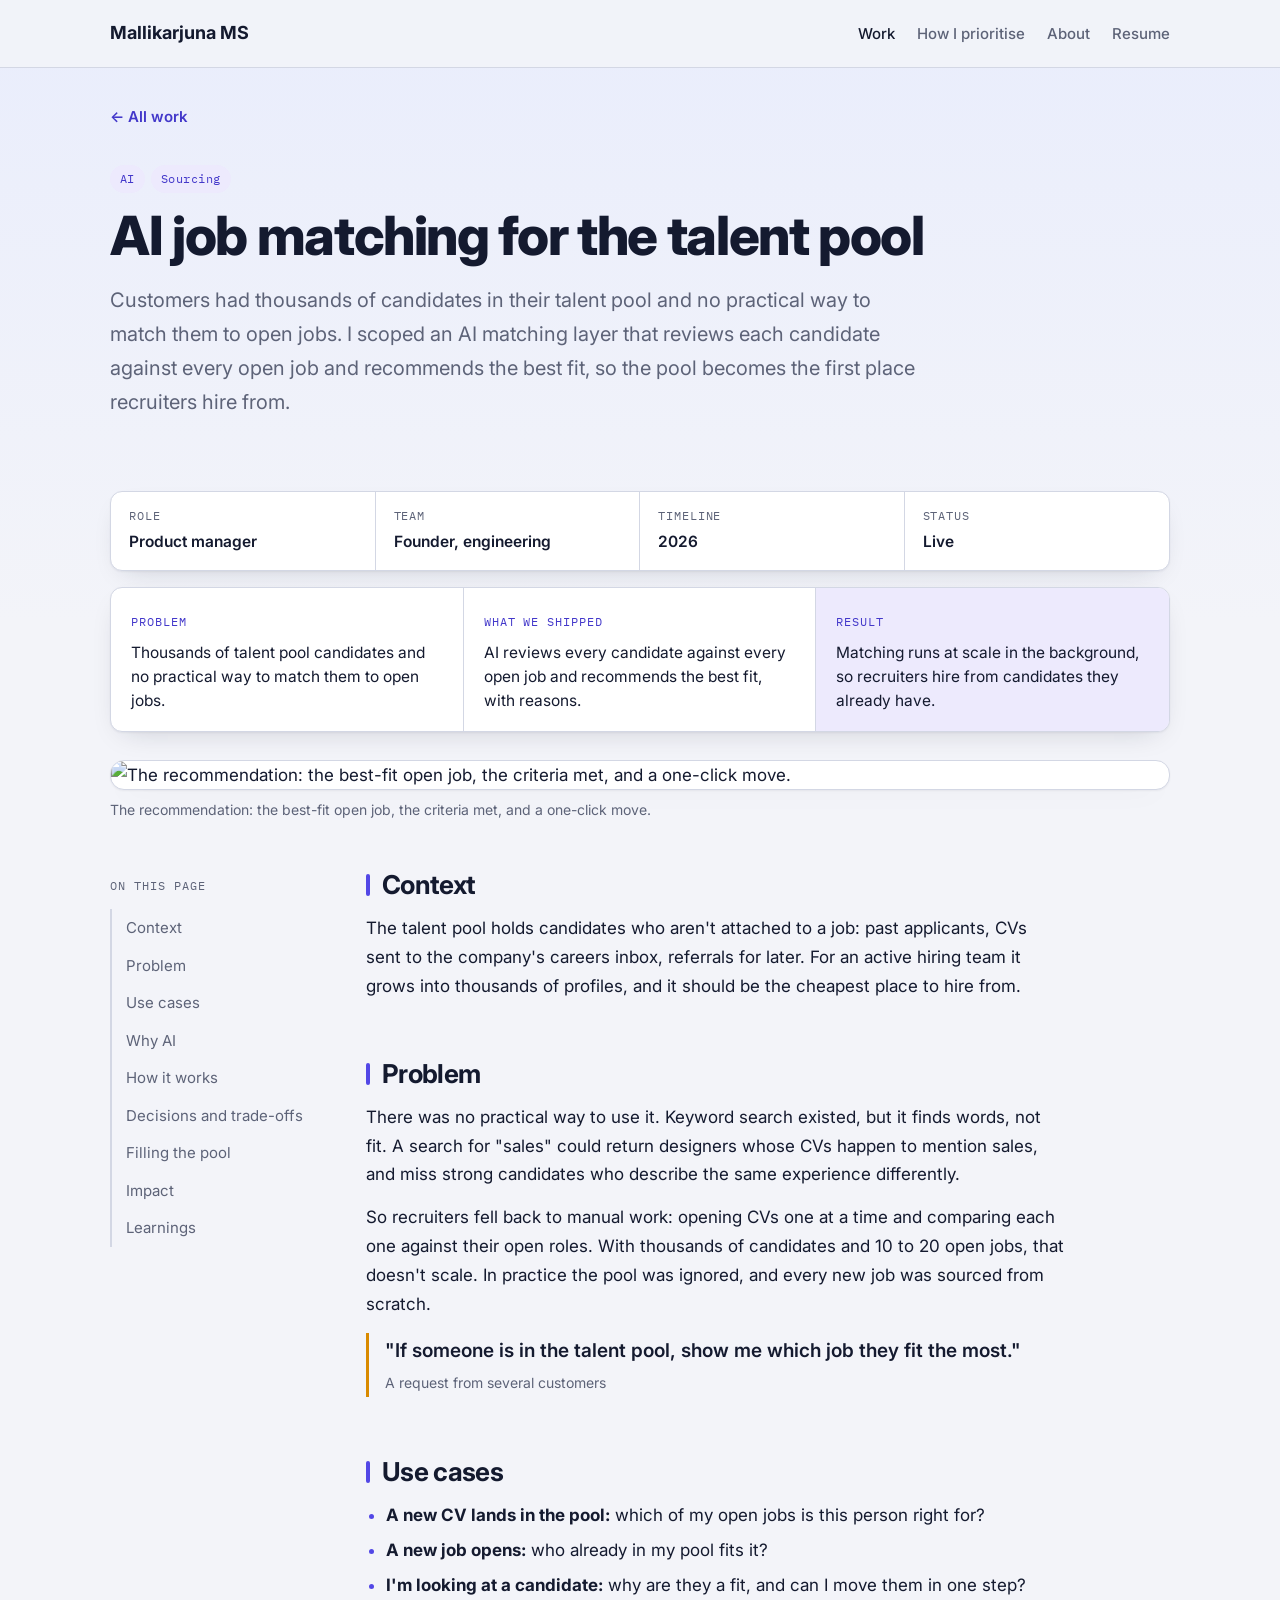
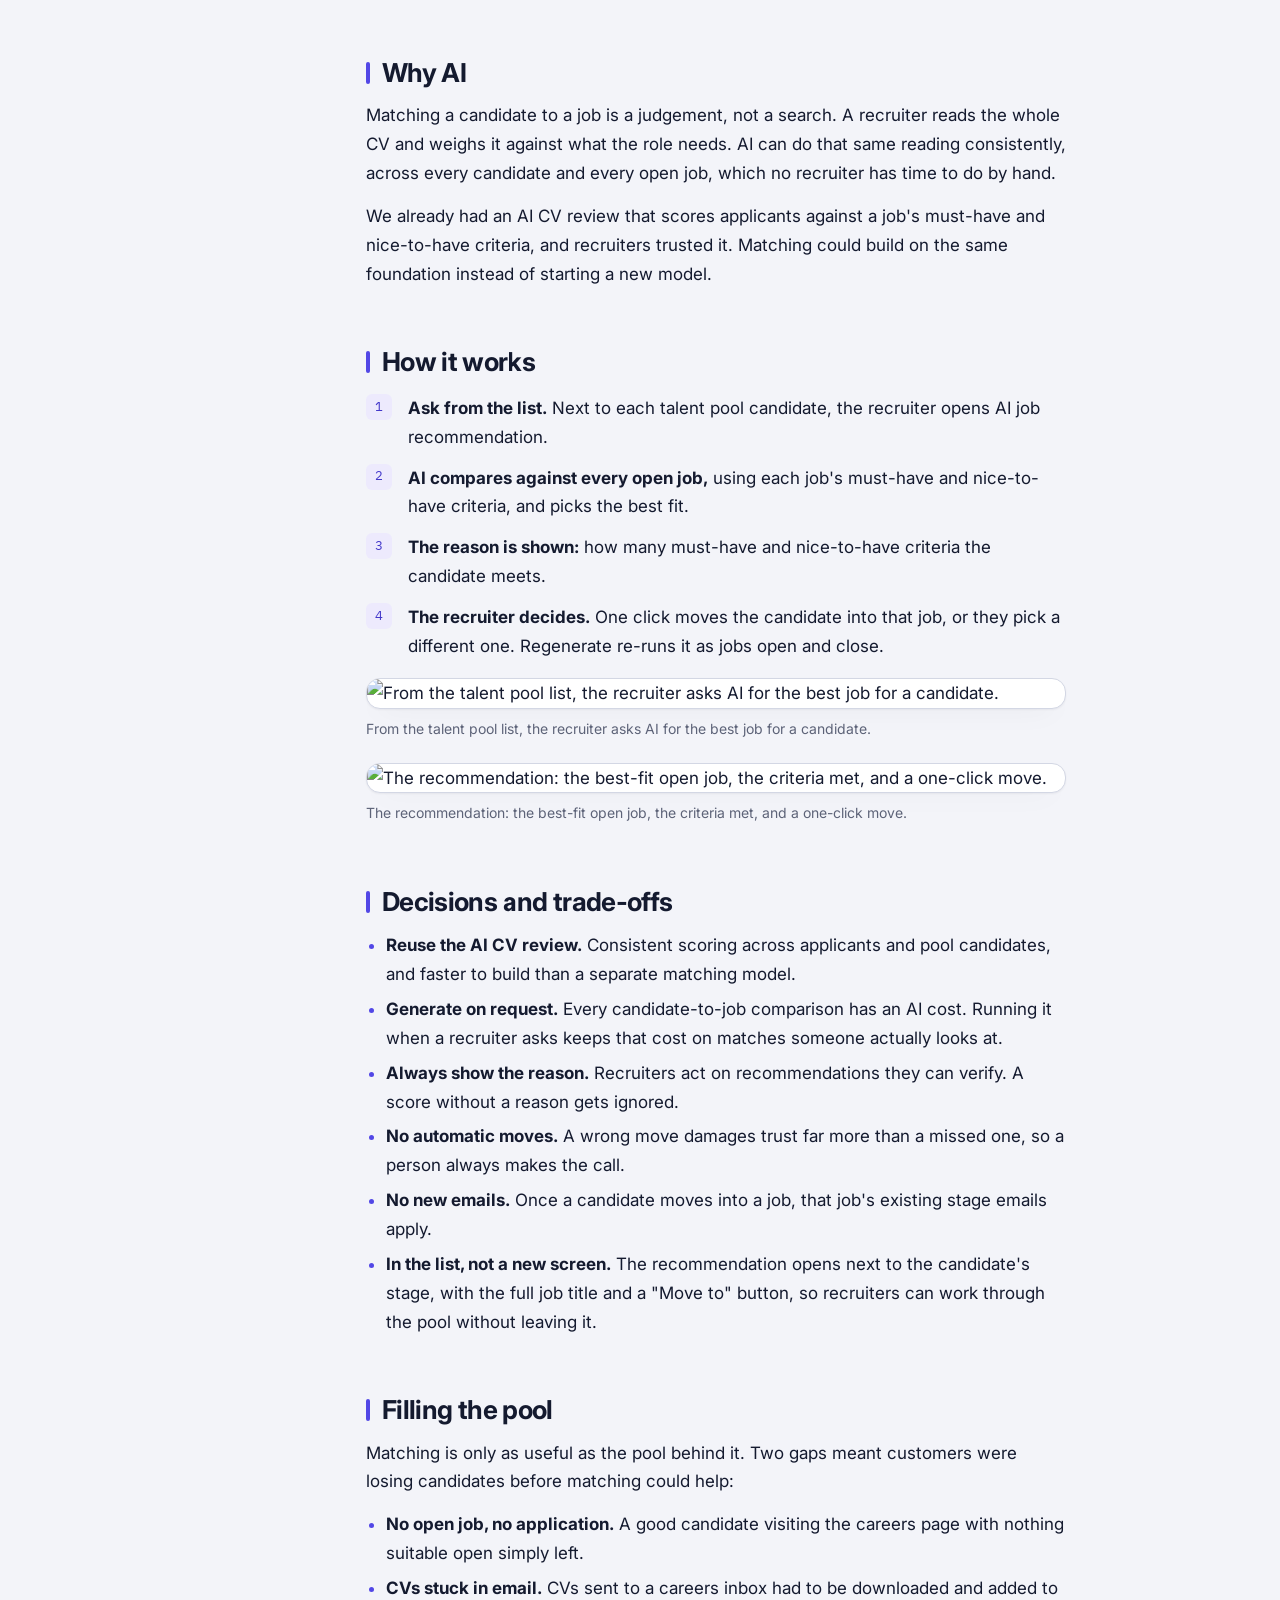
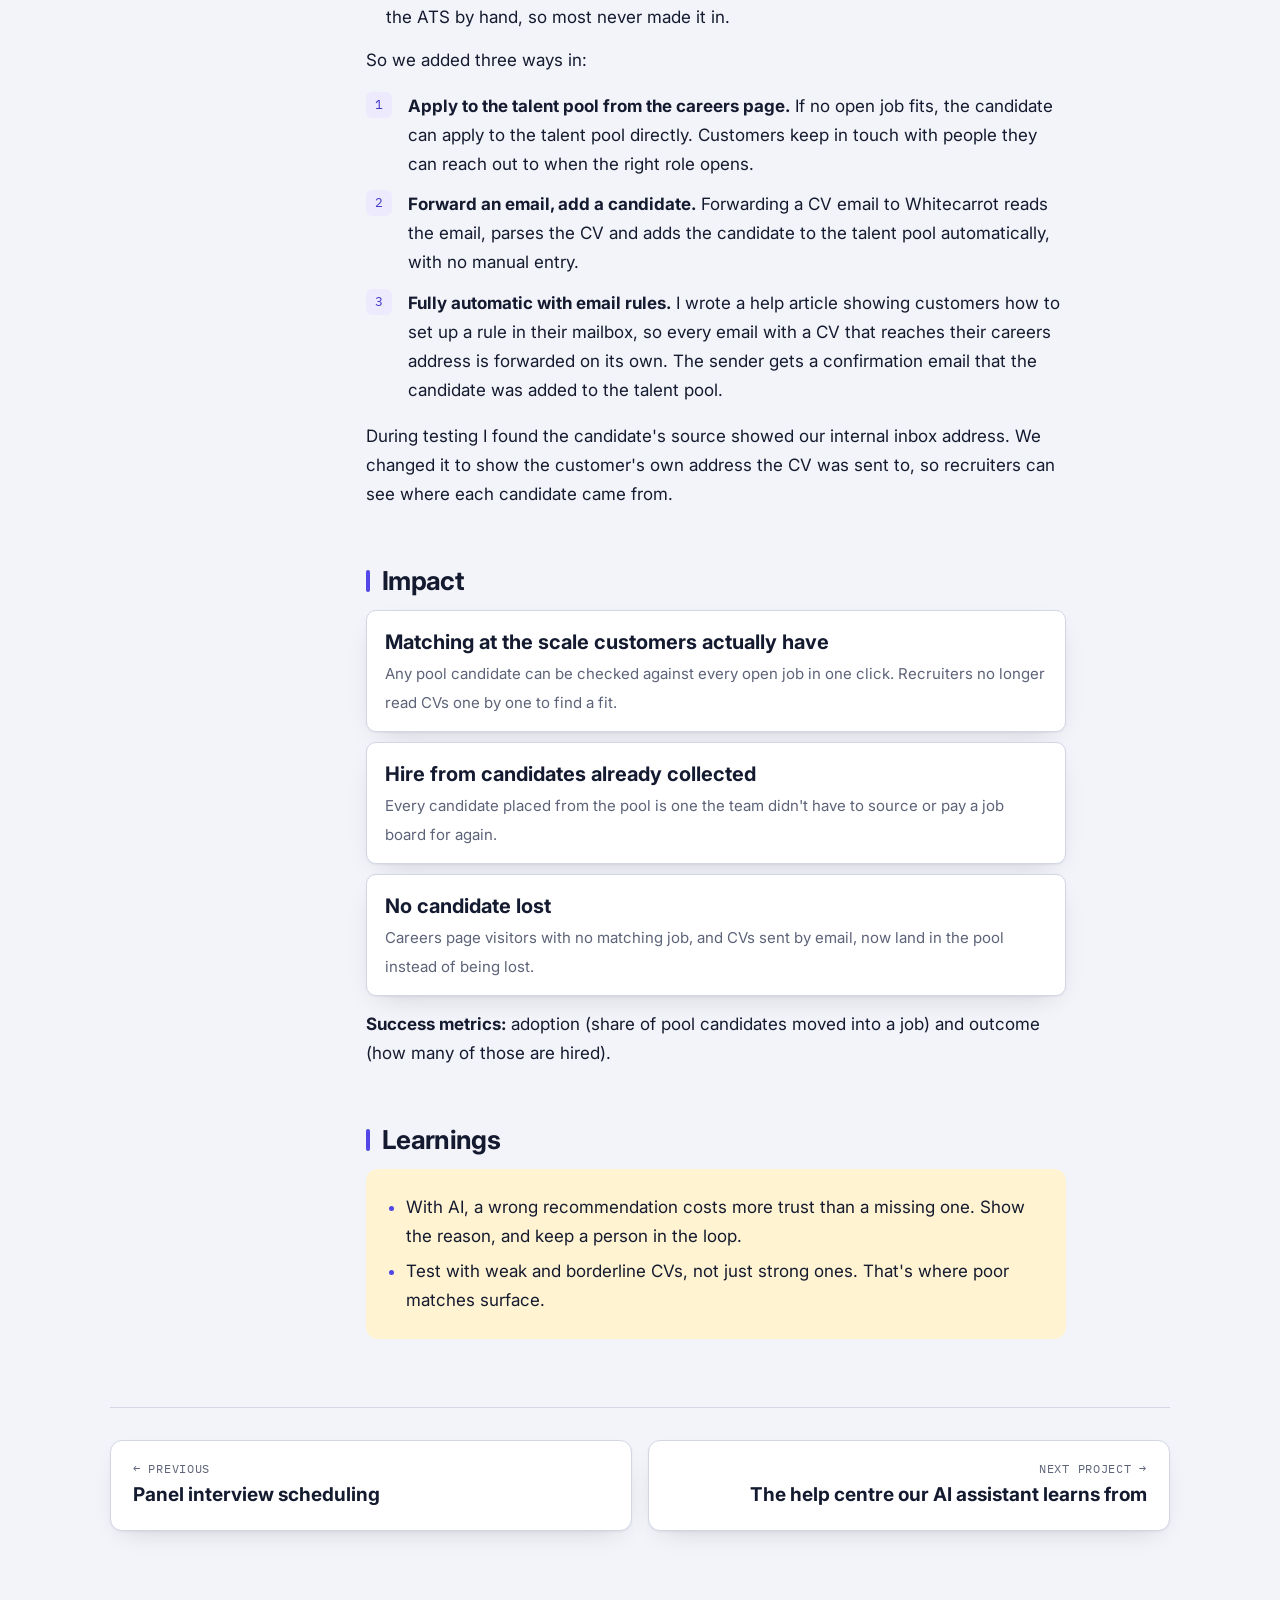
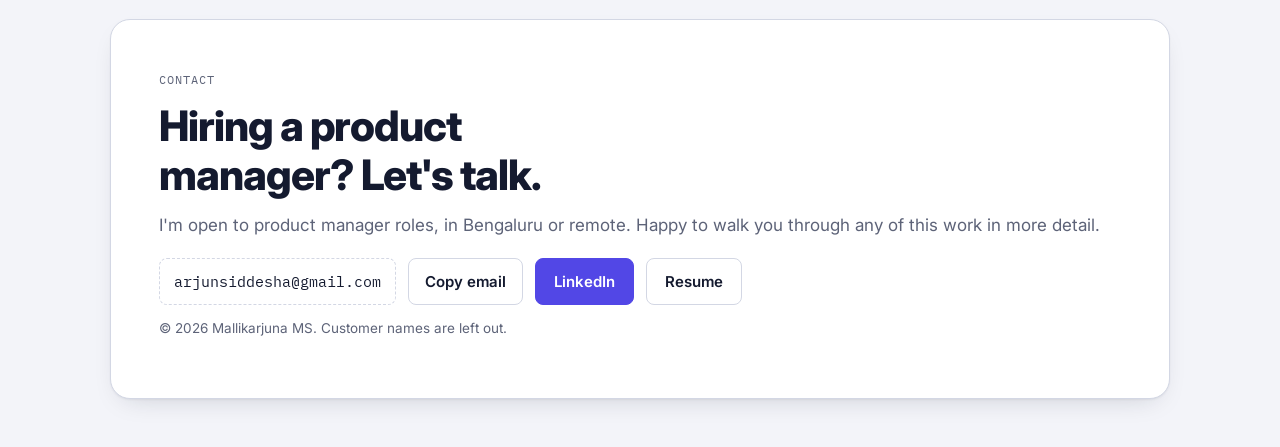
==== ai-job-matching.html @ 6dfa996e "Add files via upload" ====
<!doctype html>
<html lang="en"><head><meta charset="utf-8"><meta name="viewport" content="width=device-width, initial-scale=1, viewport-fit=cover">
<title>AI job matching for the talent pool · Mallikarjuna MS</title>
<meta name="description" content="AI reviews every talent pool candidate against every open job and recommends the best fit.">
<link rel="preconnect" href="https://fonts.googleapis.com"><link rel="stylesheet" href="https://fonts.googleapis.com/css2?family=Inter:wght@400;500;600;700;800&family=IBM+Plex+Mono:wght@500&display=swap"><link rel="stylesheet" href="style.css"></head>
<body>
<header class="top"><div class="wrap"><nav>
  <a class="me" href="index.html">Mallikarjuna MS</a>
  <ul>
    <li><a href="index.html#work" aria-current="page">Work</a></li>
    <li><a href="index.html#prioritise">How I prioritise</a></li>
    <li><a href="index.html#about">About</a></li>
    <li><a href="resume.pdf">Resume</a></li>
  </ul>
</nav></div></header>
<main class="wrap">
  <p class="crumb"><a href="index.html#work">← All work</a></p>
  <div class="case-hero">
    <div class="tags"><span class="tag">AI</span><span class="tag">Sourcing</span></div>
    <h1>AI job matching for the talent pool</h1>
    <p class="sum">Customers had thousands of candidates in their talent pool and no practical way to match them to open jobs. I scoped an AI matching layer that reviews each candidate against every open job and recommends the best fit, so the pool becomes the first place recruiters hire from.</p>
  </div>
  <div class="facts"><div><dl><dt>Role</dt><dd>Product manager</dd></dl></div><div><dl><dt>Team</dt><dd>Founder, engineering</dd></dl></div><div><dl><dt>Timeline</dt><dd>2026</dd></dl></div><div><dl><dt>Status</dt><dd>Live</dd></dl></div></div>
  <div class="glance" aria-label="At a glance">
  <div><span class="label">Problem</span><p>Thousands of talent pool candidates and no practical way to match them to open jobs.</p></div>
  <div><span class="label">What we shipped</span><p>AI reviews every candidate against every open job and recommends the best fit, with reasons.</p></div>
  <div><span class="label">Result</span><p>Matching runs at scale in the background, so recruiters hire from candidates they already have.</p></div>
</div>
  <figure class="shot" style="margin-top:28px"><img class="shot-img" src="img/match-2.png" alt="The recommendation: the best-fit open job, the criteria met, and a one-click move." loading="lazy"><figcaption>The recommendation: the best-fit open job, the criteria met, and a one-click move.</figcaption></figure>
  <div class="layout">
    <aside class="toc" aria-label="On this page"><span class="label">On this page</span><ol><li><a href="#context">Context</a></li><li><a href="#problem">Problem</a></li><li><a href="#use-cases">Use cases</a></li><li><a href="#why-ai">Why AI</a></li><li><a href="#how-it-works">How it works</a></li><li><a href="#decisions-and-trade-offs">Decisions and trade-offs</a></li><li><a href="#filling-the-pool">Filling the pool</a></li><li><a href="#impact">Impact</a></li><li><a href="#learnings">Learnings</a></li></ol></aside>
    <div class="content"><section id="context"><h2>Context</h2><p>The talent pool holds candidates who aren't attached to a job: past applicants, CVs sent to the company's careers inbox, referrals for later. For an active hiring team it grows into thousands of profiles, and it should be the cheapest place to hire from.</p></section><section id="problem"><h2>Problem</h2><p>There was no practical way to use it. Keyword search existed, but it finds words, not fit. A search for "sales" could return designers whose CVs happen to mention sales, and miss strong candidates who describe the same experience differently.</p>
<p>So recruiters fell back to manual work: opening CVs one at a time and comparing each one against their open roles. With thousands of candidates and 10 to 20 open jobs, that doesn't scale. In practice the pool was ignored, and every new job was sourced from scratch.</p>
<p class="quote">"If someone is in the talent pool, show me which job they fit the most."<small>A request from several customers</small></p></section><section id="use-cases"><h2>Use cases</h2><ul>
<li><b>A new CV lands in the pool:</b> which of my open jobs is this person right for?</li>
<li><b>A new job opens:</b> who already in my pool fits it?</li>
<li><b>I'm looking at a candidate:</b> why are they a fit, and can I move them in one step?</li>
</ul></section><section id="why-ai"><h2>Why AI</h2><p>Matching a candidate to a job is a judgement, not a search. A recruiter reads the whole CV and weighs it against what the role needs. AI can do that same reading consistently, across every candidate and every open job, which no recruiter has time to do by hand.</p>
<p>We already had an AI CV review that scores applicants against a job's must-have and nice-to-have criteria, and recruiters trusted it. Matching could build on the same foundation instead of starting a new model.</p></section><section id="how-it-works"><h2>How it works</h2><ol class="rulelist">
<li><span><b>Ask from the list.</b> Next to each talent pool candidate, the recruiter opens AI job recommendation.</span></li>
<li><span><b>AI compares against every open job,</b> using each job's must-have and nice-to-have criteria, and picks the best fit.</span></li>
<li><span><b>The reason is shown:</b> how many must-have and nice-to-have criteria the candidate meets.</span></li>
<li><span><b>The recruiter decides.</b> One click moves the candidate into that job, or they pick a different one. Regenerate re-runs it as jobs open and close.</span></li>
</ol>
<div class="shots2"><figure class="shot"><img class="shot-img" src="img/match-1.png" alt="From the talent pool list, the recruiter asks AI for the best job for a candidate." loading="lazy"><figcaption>From the talent pool list, the recruiter asks AI for the best job for a candidate.</figcaption></figure><figure class="shot"><img class="shot-img" src="img/match-2.png" alt="The recommendation: the best-fit open job, the criteria met, and a one-click move." loading="lazy"><figcaption>The recommendation: the best-fit open job, the criteria met, and a one-click move.</figcaption></figure></div></section><section id="decisions-and-trade-offs"><h2>Decisions and trade-offs</h2><ul>
<li><b>Reuse the AI CV review.</b> Consistent scoring across applicants and pool candidates, and faster to build than a separate matching model.</li>
<li><b>Generate on request.</b> Every candidate-to-job comparison has an AI cost. Running it when a recruiter asks keeps that cost on matches someone actually looks at.</li>
<li><b>Always show the reason.</b> Recruiters act on recommendations they can verify. A score without a reason gets ignored.</li>
<li><b>No automatic moves.</b> A wrong move damages trust far more than a missed one, so a person always makes the call.</li>
<li><b>No new emails.</b> Once a candidate moves into a job, that job's existing stage emails apply.</li>
<li><b>In the list, not a new screen.</b> The recommendation opens next to the candidate's stage, with the full job title and a "Move to" button, so recruiters can work through the pool without leaving it.</li>
</ul></section><section id="filling-the-pool"><h2>Filling the pool</h2><p>Matching is only as useful as the pool behind it. Two gaps meant customers were losing candidates before matching could help:</p>
<ul>
<li><b>No open job, no application.</b> A good candidate visiting the careers page with nothing suitable open simply left.</li>
<li><b>CVs stuck in email.</b> CVs sent to a careers inbox had to be downloaded and added to the ATS by hand, so most never made it in.</li>
</ul>
<p>So we added three ways in:</p>
<ol class="rulelist">
<li><span><b>Apply to the talent pool from the careers page.</b> If no open job fits, the candidate can apply to the talent pool directly. Customers keep in touch with people they can reach out to when the right role opens.</span></li>
<li><span><b>Forward an email, add a candidate.</b> Forwarding a CV email to Whitecarrot reads the email, parses the CV and adds the candidate to the talent pool automatically, with no manual entry.</span></li>
<li><span><b>Fully automatic with email rules.</b> I wrote a help article showing customers how to set up a rule in their mailbox, so every email with a CV that reaches their careers address is forwarded on its own. The sender gets a confirmation email that the candidate was added to the talent pool.</span></li>
</ol>
<p>During testing I found the candidate's source showed our internal inbox address. We changed it to show the customer's own address the CV was sent to, so recruiters can see where each candidate came from.</p></section><section id="impact"><h2>Impact</h2><div class="impact">
<div><b>Matching at the scale customers actually have</b><span>Any pool candidate can be checked against every open job in one click. Recruiters no longer read CVs one by one to find a fit.</span></div>
<div><b>Hire from candidates already collected</b><span>Every candidate placed from the pool is one the team didn't have to source or pay a job board for again.</span></div>
<div><b>No candidate lost</b><span>Careers page visitors with no matching job, and CVs sent by email, now land in the pool instead of being lost.</span></div>
</div>
<p><b>Success metrics:</b> adoption (share of pool candidates moved into a job) and outcome (how many of those are hired).</p></section><section id="learnings"><h2>Learnings</h2><div class="lesson"><ul>
<li>With AI, a wrong recommendation costs more trust than a missing one. Show the reason, and keep a person in the loop.</li>
<li>Test with weak and borderline CVs, not just strong ones. That's where poor matches surface.</li>
</ul></div></section></div>
  </div>
  <div class="next"><a href="panel-scheduling.html"><small>← Previous</small><b>Panel interview scheduling</b></a><a class="r" href="help-centre.html"><small>Next project →</small><b>The help centre our AI assistant learns from</b></a></div>
</main>
<footer id="contact"><div class="wrap end">
  <span class="label">Contact</span>
  <h2 style="margin-top:10px">Hiring a product manager? Let's talk.</h2>
  <p>I'm open to product manager roles, in Bengaluru or remote. Happy to walk you through any of this work in more detail.</p>
  <div class="contact">
    <span class="email" id="email">arjunsiddesha@gmail.com</span>
    <button class="copy" id="copyBtn" type="button">Copy email</button>
    <a class="btn solid" href="https://www.linkedin.com/in/msmallikarjuna/">LinkedIn</a>
    <a class="btn" href="resume.pdf">Resume</a>
  </div>
  <p class="fine">© 2026 Mallikarjuna MS. Customer names are left out.</p>
</div></footer>
<script>
(function(){var b=document.getElementById('copyBtn');if(!b)return;var el=document.getElementById('email');
b.addEventListener('click',function(){function done(){b.textContent='Copied';setTimeout(function(){b.textContent='Copy email'},1600)}
function fb(){var r=document.createRange();r.selectNodeContents(el);var s=getSelection();s.removeAllRanges();s.addRange(r);b.textContent='Selected'}
try{navigator.clipboard.writeText(el.textContent).then(done,fb)}catch(e){fb()}});})();
</script>
</body></html>
---- style.css ----
/* Layout: home = hero, project card grid, short sections. Case pages = narrow reading column
   with a sticky "On this page" list on wide screens. Paper and teal. */
:root {
  --bg: #f3f4f9;
  --band: #eaecf5;
  --surface: #ffffff;
  --ink: #141a2f;
  --muted: #5d6378;
  --line: #d3d7e4;
  --teal: #5247e6;
  --teal-ink: #4338ca;
  --tint: #edeafd;
  --sky: #e9edfc;
  --amber-tint: #fff3d1;
  --amber: #d98a00;
  --shadow: 0 1px 2px rgba(20,26,47,.05), 0 10px 28px -14px rgba(20,26,47,.22);
  --head: "Inter", system-ui, -apple-system, "Segoe UI", sans-serif;
  --body: "Inter", system-ui, -apple-system, "Segoe UI", sans-serif;
  --mono: "IBM Plex Mono", ui-monospace, Menlo, monospace;
  color-scheme: light;
}

* { box-sizing: border-box; }
html { scroll-behavior: smooth; }
@media (prefers-reduced-motion: reduce) { html { scroll-behavior: auto; } }
body { margin: 0; background: var(--bg); color: var(--ink); font-family: var(--body); font-size: 17px; line-height: 1.7; }
.wrap { max-width: 1100px; margin: 0 auto; padding-left: max(20px, env(safe-area-inset-left, 0px)); padding-right: max(20px, env(safe-area-inset-right, 0px)); }
h1, h2, h3, h4 { font-family: var(--head); margin: 0; line-height: 1.15; text-wrap: balance; letter-spacing: -.015em; }
p { margin: 0 0 14px; }
a { color: var(--teal-ink); text-underline-offset: 3px; }
a:focus-visible, button:focus-visible { outline: 2px solid var(--teal); outline-offset: 3px; border-radius: 4px; }
.label { font-family: var(--mono); font-size: 12px; letter-spacing: .08em; text-transform: uppercase; color: var(--muted); }

/* nav */
.top { border-bottom: 1px solid var(--line); background: var(--bg); }
nav { display: flex; justify-content: space-between; align-items: center; gap: 16px; flex-wrap: wrap; padding-block: 18px; }
nav .me { font-family: var(--head); font-weight: 700; font-size: 18px; color: var(--ink); text-decoration: none; }
nav ul { list-style: none; margin: 0; padding: 0; display: flex; gap: 22px; flex-wrap: wrap; }
nav ul a { color: var(--muted); text-decoration: none; font-weight: 500; font-size: 15px; }
nav ul a:hover, nav ul a[aria-current] { color: var(--ink); }

.btn { display: inline-block; padding: 10px 18px; border-radius: 8px; font-weight: 600; font-size: 15px; text-decoration: none; border: 1.5px solid var(--line); color: var(--ink); background: var(--surface); }
.btn.solid { background: var(--teal); border-color: var(--teal); color: #fff; }
.btn:hover { border-color: var(--teal); }

/* hero */
.hero { padding-block: 72px 56px; }
.hero h1 { font-size: clamp(38px, 6vw, 64px); font-weight: 800; max-width: 14em; }
.hero h1 em { font-style: normal; color: var(--teal); }
.hero .lede { font-size: 20px; color: var(--muted); max-width: 34em; margin-top: 22px; }
.hero .now { font-size: 16px; color: var(--muted); margin-top: 6px; }
.hero .now b { color: var(--ink); font-weight: 600; }
.links { display: flex; gap: 12px; flex-wrap: wrap; margin-top: 28px; }

section { padding-block: 72px 0; }
.sec-head { display: flex; justify-content: space-between; align-items: end; gap: 16px; flex-wrap: wrap; margin-bottom: 26px; }
.sec-head h2 { font-size: clamp(28px, 4vw, 40px); font-weight: 800; }
.sec-head p { color: var(--muted); max-width: 30em; margin: 0; }

/* project cards */
.cards { display: grid; grid-template-columns: 1fr 1fr; gap: 22px; }
.card { display: flex; flex-direction: column; background: var(--surface); border: 1px solid var(--line); border-radius: 16px; overflow: hidden; text-decoration: none; color: var(--ink); min-width: 0; transition: border-color .15s, transform .15s; }
.card:hover { border-color: var(--teal); }
@media (prefers-reduced-motion: no-preference) { .card:hover { transform: translateY(-2px); } }
.card .pic { aspect-ratio: 16 / 9; background: var(--tint); display: grid; place-items: center; border-bottom: 1px solid var(--line); color: var(--teal-ink); font-family: var(--mono); font-size: 12px; letter-spacing: .06em; text-transform: uppercase; text-align: center; padding: 16px; }
.card .txt { padding: 22px 24px 24px; display: flex; flex-direction: column; gap: 10px; flex: 1; }
.card h3 { font-size: 22px; font-weight: 700; }
.card p { color: var(--muted); margin: 0; }
.tags { display: flex; gap: 6px; flex-wrap: wrap; }
.tag { font-family: var(--mono); font-size: 11.5px; letter-spacing: .04em; padding: 3px 9px; border-radius: 999px; background: var(--bg); border: 1px solid var(--line); color: var(--muted); }
.card .more { margin-top: auto; padding-top: 8px; font-weight: 600; color: var(--teal-ink); }
.card.feature { grid-column: 1 / -1; display: grid; grid-template-columns: 1.2fr 1fr; }
.card.feature .pic { aspect-ratio: auto; min-height: 300px; border-bottom: 0; border-right: 1px solid var(--line); }
.card.feature h3 { font-size: 28px; }
.card.feature .txt { justify-content: center; padding: 34px; }

/* prioritise */
.rules { display: grid; grid-template-columns: repeat(4, 1fr); gap: 14px; }
.rule { background: var(--surface); border: 1px solid var(--line); border-radius: 12px; padding: 20px; min-width: 0; }
.rule .label { color: var(--teal-ink); }
.rule h3 { font-size: 18px; margin: 8px 0 8px; }
.rule p { color: var(--muted); font-size: 15px; margin-bottom: 10px; }
.rule .eg { color: var(--ink); font-size: 14.5px; border-left: 3px solid var(--teal); padding-left: 10px; margin: 0; }

/* about */
.about { display: grid; grid-template-columns: minmax(0, 1.3fr) minmax(0, 1fr); gap: 48px; }
.about p { color: var(--muted); }
.about dl { margin: 0; display: grid; gap: 14px; }
.about dt { font-family: var(--mono); font-size: 12px; letter-spacing: .08em; text-transform: uppercase; color: var(--teal-ink); }
.about dd { margin: 2px 0 0; }

footer { margin-top: 96px; border-top: 1px solid var(--line); }
.end { padding-block: 56px 64px; }
.end h2 { font-size: clamp(28px, 4.4vw, 42px); font-weight: 800; max-width: 16em; }
.end p { color: var(--muted); margin-top: 12px; }
.contact { display: flex; gap: 12px; flex-wrap: wrap; align-items: center; margin-top: 18px; }
.email { font-family: var(--mono); font-size: 15px; padding: 10px 14px; border: 1px dashed var(--line); border-radius: 8px; background: var(--surface); user-select: all; }
.copy { font: inherit; font-weight: 600; font-size: 15px; padding: 10px 16px; border-radius: 8px; border: 1.5px solid var(--line); background: var(--surface); color: var(--ink); cursor: pointer; }
.copy:hover { border-color: var(--teal); }
.fine { font-size: 13.5px; color: var(--muted); margin-top: 36px; }

/* ---------- case pages ---------- */
.crumb { padding-top: 36px; font-size: 15px; }
.crumb a { text-decoration: none; font-weight: 600; }
.case-hero { padding-block: 22px 32px; max-width: 820px; }
.case-hero h1 { font-size: clamp(34px, 5.4vw, 54px); font-weight: 800; margin-top: 12px; }
.case-hero .sum { font-size: 20px; color: var(--muted); margin-top: 16px; }
.facts { display: grid; grid-template-columns: repeat(4, minmax(0, 1fr)); gap: 0; border: 1px solid var(--line); border-radius: 12px; background: var(--surface); margin-top: 26px; }
.facts div { padding: 14px 18px; border-right: 1px solid var(--line); min-width: 0; }
.facts div:last-child { border-right: 0; }
.facts dt { font-family: var(--mono); font-size: 11.5px; letter-spacing: .08em; text-transform: uppercase; color: var(--muted); }
.facts dd { margin: 4px 0 0; font-weight: 600; font-size: 15.5px; }
.facts dl { margin: 0; display: contents; }

.shot { margin: 0; }
.slot { aspect-ratio: 16 / 9; border: 1.5px dashed var(--line); border-radius: 14px; background: repeating-linear-gradient(135deg, transparent 0 14px, rgba(15,118,110,.05) 14px 28px), var(--surface); display: grid; place-items: center; text-align: center; padding: 20px; color: var(--muted); max-width: 100%; }
.slot span { font-family: var(--mono); font-size: 12px; letter-spacing: .06em; text-transform: uppercase; display: block; margin-bottom: 6px; color: var(--teal-ink); }
.slot strong { font-family: var(--head); font-size: 17px; color: var(--ink); display: block; max-width: 24em; }
.shot figcaption { font-size: 14px; color: var(--muted); margin-top: 8px; }
.shots2 { display: grid; grid-template-columns: 1fr 1fr; gap: 16px; margin: 8px 0 18px; }

.layout { display: grid; grid-template-columns: 200px minmax(0, 700px); gap: 56px; margin-top: 48px; }
.toc { position: sticky; top: 24px; align-self: start; }
.toc ol { list-style: none; margin: 10px 0 0; padding: 0; border-left: 2px solid var(--line); }
.toc li { margin: 0; }
.toc a { display: block; padding: 6px 0 6px 14px; margin-left: -2px; border-left: 2px solid transparent; color: var(--muted); text-decoration: none; font-size: 15px; }
.toc a:hover { color: var(--ink); border-left-color: var(--teal); }
.content section { padding-block: 0 44px; scroll-margin-top: 20px; }
.content h2 { font-size: 26px; font-weight: 700; margin-bottom: 14px; }
.content ul { margin: 0 0 14px; padding-left: 20px; }
.content li { margin: 6px 0; }
.content li::marker { color: var(--teal); }
.quote { font-family: var(--head); font-weight: 600; font-size: 19px; border-left: 3px solid var(--amber); padding: 2px 0 2px 16px; margin: 4px 0 16px; }
.quote small { display: block; font-family: var(--body); font-weight: 400; font-size: 14px; color: var(--muted); margin-top: 4px; }
.goal { background: var(--tint); border-radius: 12px; padding: 18px 20px; font-size: 18px; }
.goal p:last-child { margin: 0; }
.options { display: grid; gap: 10px; margin-bottom: 14px; }
.opt { display: grid; grid-template-columns: 88px 1fr; gap: 12px; background: var(--surface); border: 1px solid var(--line); border-radius: 10px; padding: 14px 16px; }
.opt .v { font-family: var(--mono); font-size: 12px; letter-spacing: .04em; text-transform: uppercase; color: var(--muted); padding-top: 3px; }
.opt.pick { border-color: var(--teal); background: var(--tint); }
.opt.pick .v { color: var(--teal-ink); }
.opt p { margin: 0; }
.opt b { display: block; }
.rulelist { counter-reset: r; list-style: none; padding: 0 !important; }
.rulelist li { counter-increment: r; display: grid; grid-template-columns: 34px 1fr; gap: 8px; margin: 12px 0 !important; }
.rulelist li::before { content: counter(r); font-family: var(--mono); font-size: 13px; color: var(--teal-ink); background: var(--tint); border-radius: 6px; width: 26px; height: 26px; display: grid; place-items: center; }
.impact { display: grid; gap: 10px; margin-bottom: 14px; }
.impact div { background: var(--surface); border: 1px solid var(--line); border-radius: 10px; padding: 14px 18px; }
.impact b { font-family: var(--head); font-size: 20px; display: block; }
.impact span { color: var(--muted); font-size: 15px; }
.lesson { background: var(--amber-tint); border-radius: 12px; padding: 18px 20px; }
.lesson ul { margin: 0; }
.next { margin-top: 24px; border-top: 1px solid var(--line); padding-top: 32px; display: flex; justify-content: space-between; gap: 16px; flex-wrap: wrap; }
.next a { display: block; text-decoration: none; color: var(--ink); background: var(--surface); border: 1px solid var(--line); border-radius: 12px; padding: 18px 22px; min-width: 0; flex: 1 1 280px; }
.next a:hover { border-color: var(--teal); }
.next a.r { text-align: right; }
.next small { display: block; font-family: var(--mono); font-size: 12px; letter-spacing: .06em; text-transform: uppercase; color: var(--muted); }
.next b { font-family: var(--head); font-size: 19px; }

@media (max-width: 900px) {
  .rules { grid-template-columns: 1fr 1fr; }
  .card.feature { grid-template-columns: 1fr; }
  .card.feature .pic { min-height: 0; aspect-ratio: 16 / 9; border-right: 0; border-bottom: 1px solid var(--line); }
  .layout { grid-template-columns: 1fr; gap: 0; margin-top: 32px; }
  .toc { position: static; margin-bottom: 32px; }
  .facts { grid-template-columns: 1fr 1fr; }
  .facts div:nth-child(2) { border-right: 0; }
  .facts div:nth-child(-n+2) { border-bottom: 1px solid var(--line); }
}
@media (max-width: 640px) {
  .cards, .rules, .about, .shots2 { grid-template-columns: 1fr; }
  .hero { padding-block: 48px 40px; }
  .opt { grid-template-columns: 1fr; gap: 4px; }
}

/* contrast pass */
body { font-weight: 400; }
.card, .rule, .facts, .impact div, .opt, .next a { box-shadow: var(--shadow); }
.card .pic { background: linear-gradient(160deg, var(--sky), var(--tint)); color: var(--teal-ink); }
.hero { position: relative; }
.band { background: var(--band); border-block: 1px solid var(--line); margin-top: 72px; }
.band > .wrap > section { padding-block: 64px; }
.tag { background: var(--tint); border-color: transparent; color: var(--teal-ink); }
.label { color: var(--muted); }
.btn { border-color: var(--line); }
.btn.solid:hover { background: #4338ca; border-color: #4338ca; }
.slot { border-color: #b9c4cd; }
.content p, .content li { color: var(--ink); }
.quote small, .shot figcaption, .impact span { color: var(--muted); }

/* Whitecarrot look */
body { background: linear-gradient(180deg, var(--sky) 0, var(--bg) 620px) no-repeat, var(--bg); color: var(--ink); -webkit-font-smoothing: antialiased; }
.top { background: transparent; }
h1, h2, h3, h4 { letter-spacing: -.025em; }
.hero h1 { font-weight: 800; }
.top { background: rgba(255,255,255,.92); }
.goal { background: var(--sky); border: 1px solid #dfe6ff; }
.opt.pick { background: var(--tint); border-color: var(--teal); }
.rulelist li::before { background: var(--tint); color: var(--teal-ink); }
.slot { background: repeating-linear-gradient(135deg, transparent 0 14px, rgba(82,71,230,.05) 14px 28px), var(--surface); }

/* design polish */
.top { position: sticky; top: 0; z-index: 30; background: rgba(243,244,249,.86); backdrop-filter: saturate(160%) blur(10px); -webkit-backdrop-filter: saturate(160%) blur(10px); }
.glance { display: grid; grid-template-columns: repeat(3, minmax(0, 1fr)); gap: 0; margin-top: 16px; background: var(--surface); border: 1px solid var(--line); border-radius: 12px; box-shadow: var(--shadow); overflow: hidden; }
.glance > div { padding: 18px 20px; border-right: 1px solid var(--line); min-width: 0; }
.glance > div:last-child { border-right: 0; background: var(--tint); }
.glance p { margin: 6px 0 0; font-size: 15.5px; line-height: 1.55; }
.glance .label { color: var(--teal-ink); }
.content h2 { display: flex; align-items: center; gap: 12px; }
.content h2::before { content: ""; width: 4px; height: 22px; border-radius: 2px; background: var(--teal); flex: none; }
.card .more { transition: gap .15s; display: inline-flex; gap: 6px; }
.card:hover .more { gap: 10px; }
.card h3 { letter-spacing: -.02em; }
.hero .label, .case-hero .tags { margin-bottom: 4px; }
.end { background: var(--surface); border: 1px solid var(--line); border-radius: 20px; box-shadow: var(--shadow); padding: 44px clamp(22px, 4vw, 48px) !important; margin-block: 0 48px; }
footer { border-top: 0; margin-top: 88px; }
footer .wrap.end { max-width: 1060px; }
.toc a:hover, .toc a:focus-visible { background: var(--tint); border-radius: 0 6px 6px 0; }
@media (max-width: 900px) { .glance { grid-template-columns: 1fr; } .glance > div { border-right: 0; border-bottom: 1px solid var(--line); } .glance > div:last-child { border-bottom: 0; } }

/* real screenshots */
.shot-img { display: block; width: 100%; height: auto; border-radius: 14px; border: 1px solid var(--line); box-shadow: var(--shadow); background: var(--surface); }
.shots2 { align-items: start; }
.card .pic.has-img { background-size: cover; background-position: top left; background-repeat: no-repeat; }
.card.feature .pic.has-img { min-height: 320px; }

.shots2 { grid-template-columns: 1fr !important; gap: 22px; }
.shots2 .shot-img { max-height: 620px; width: auto; max-width: 100%; margin: 0 auto; }

.shot-img{max-height:620px;width:auto!important;max-width:100%;margin-left:auto;margin-right:auto;display:block}

h3.sub{font-size:17px;margin:26px 0 8px;letter-spacing:-.01em}
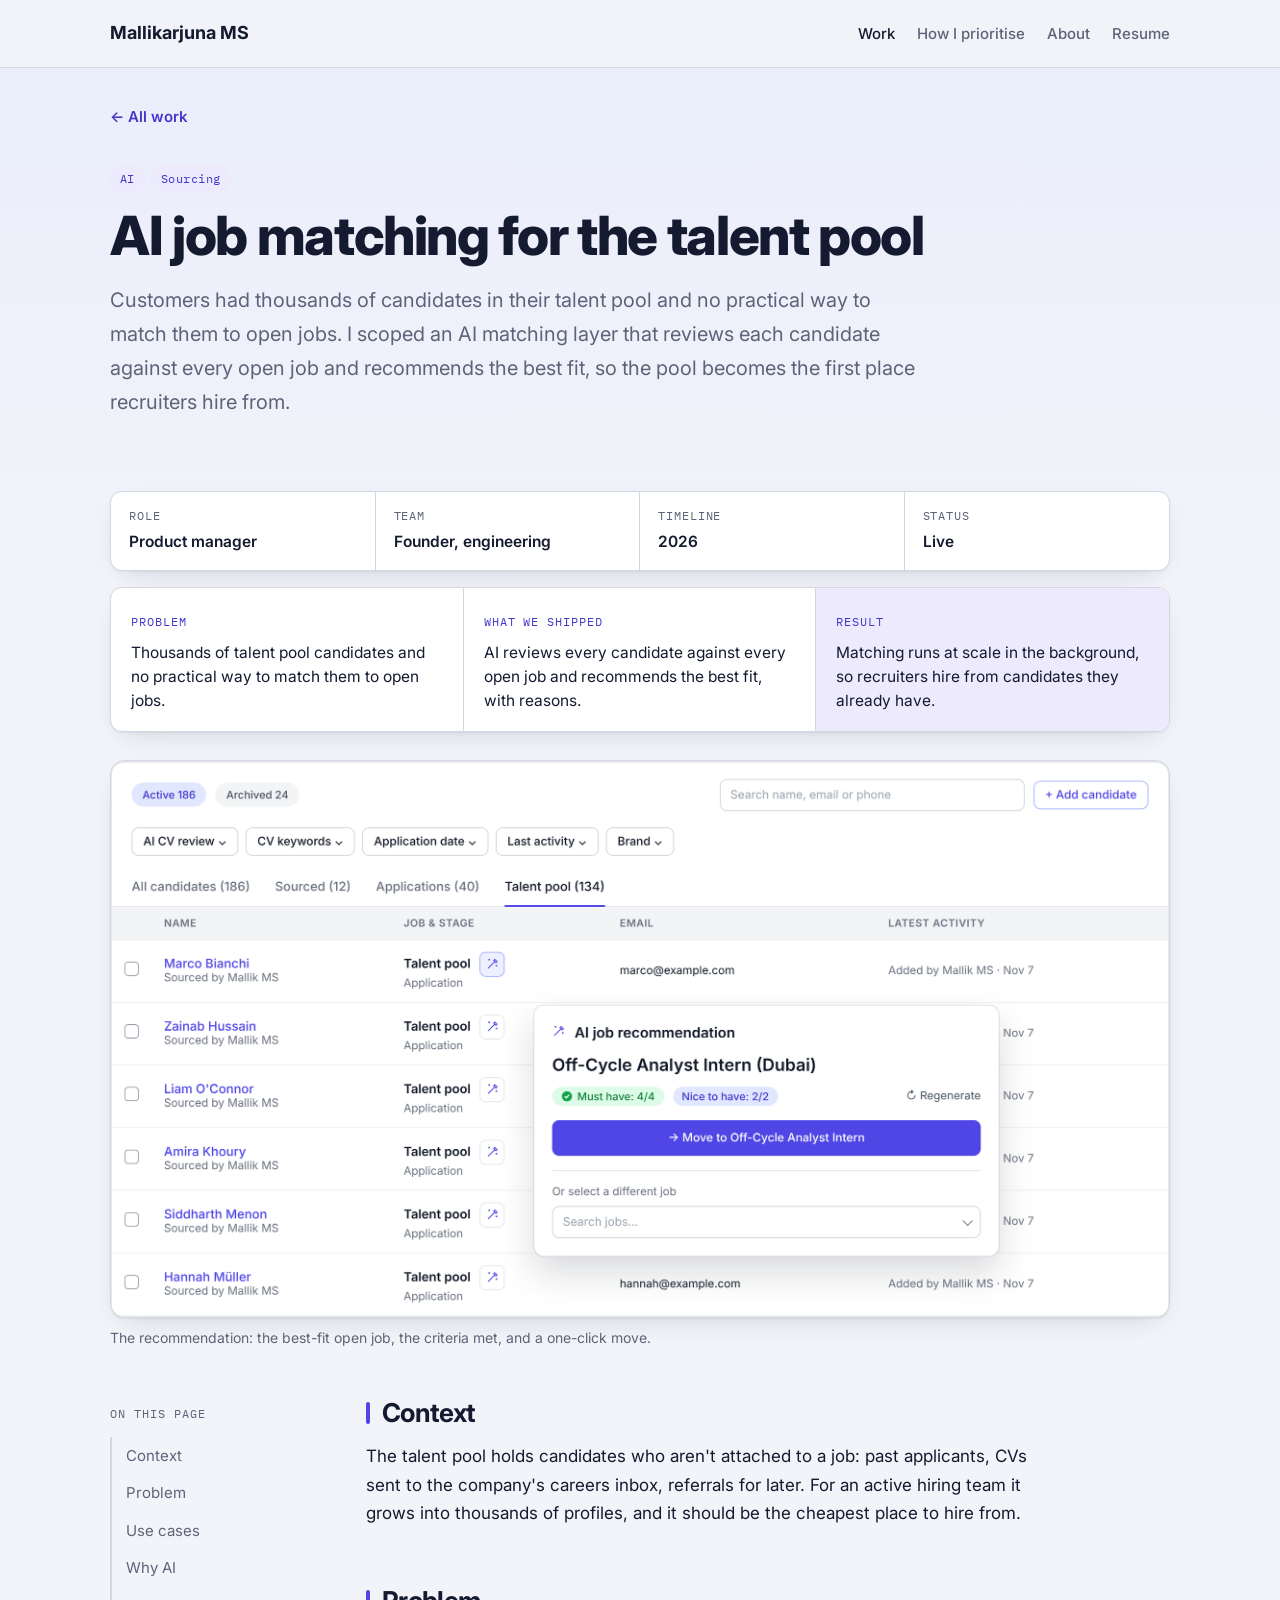
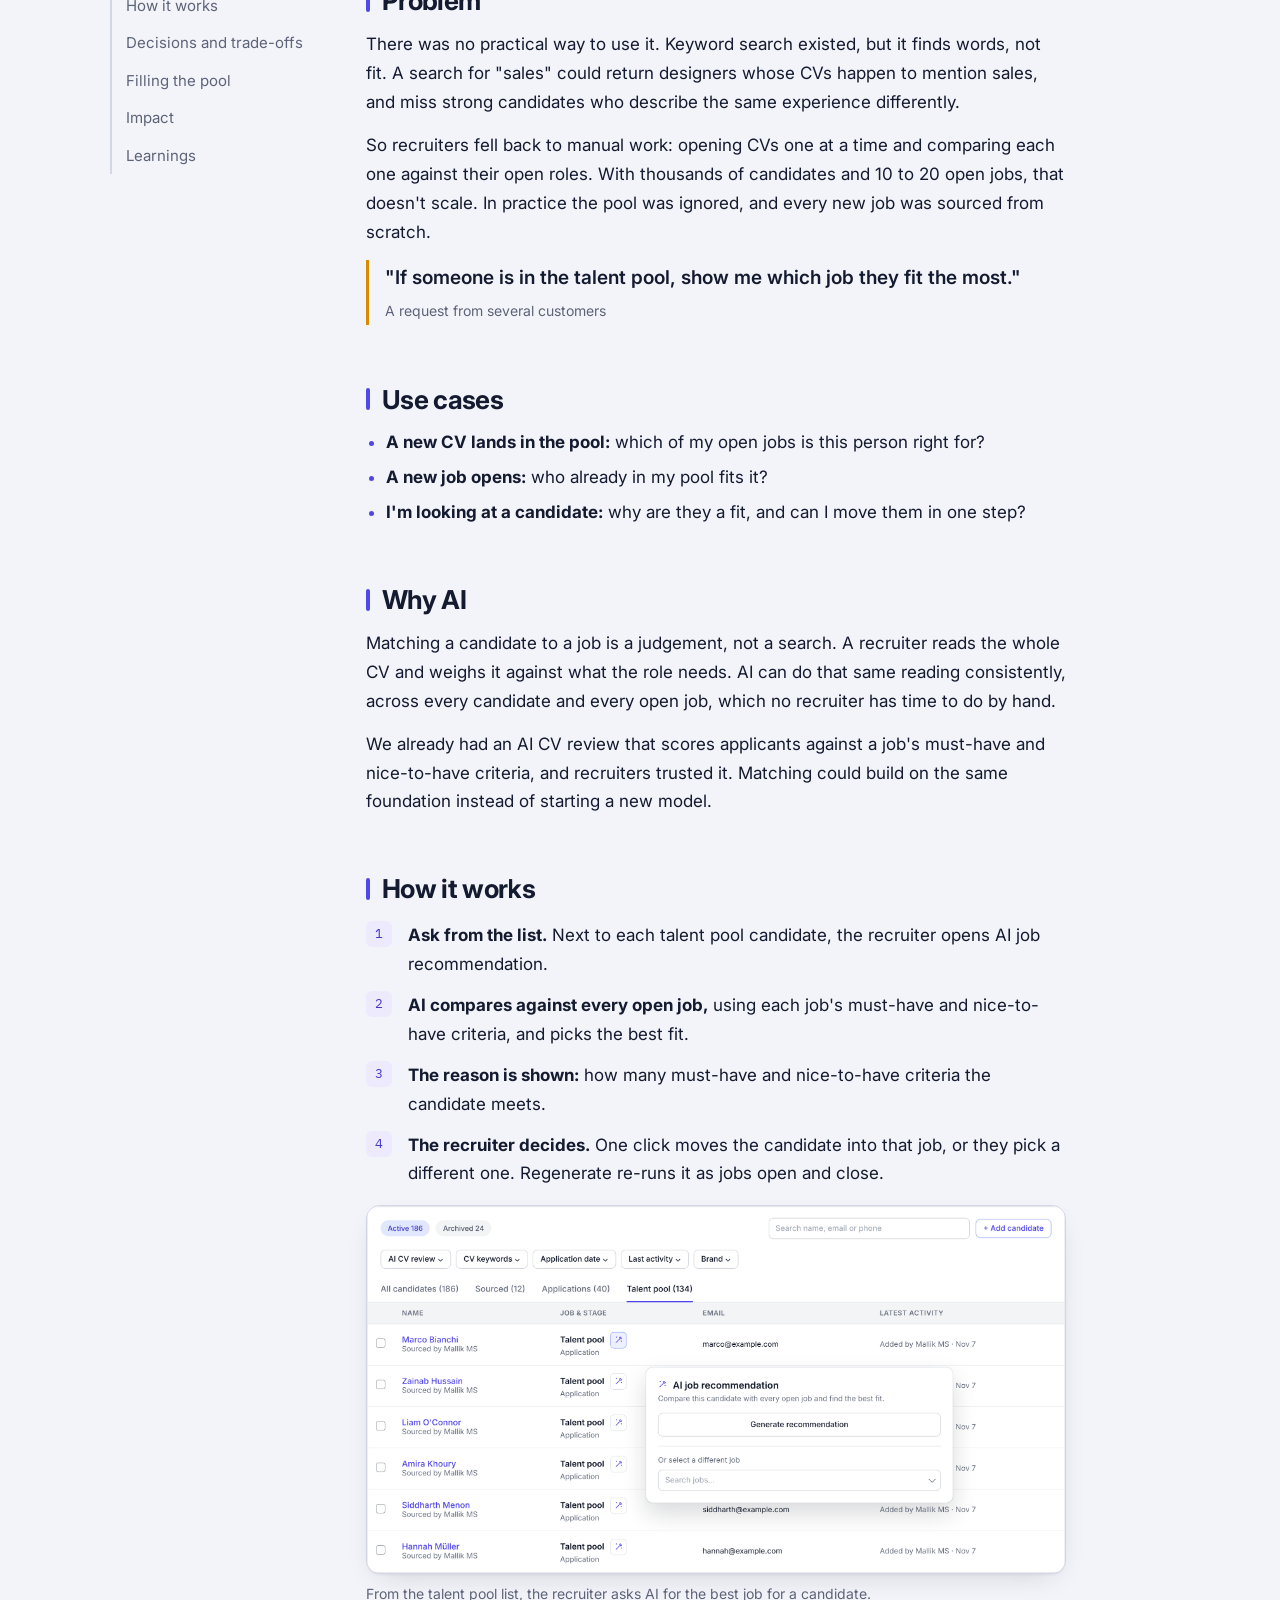
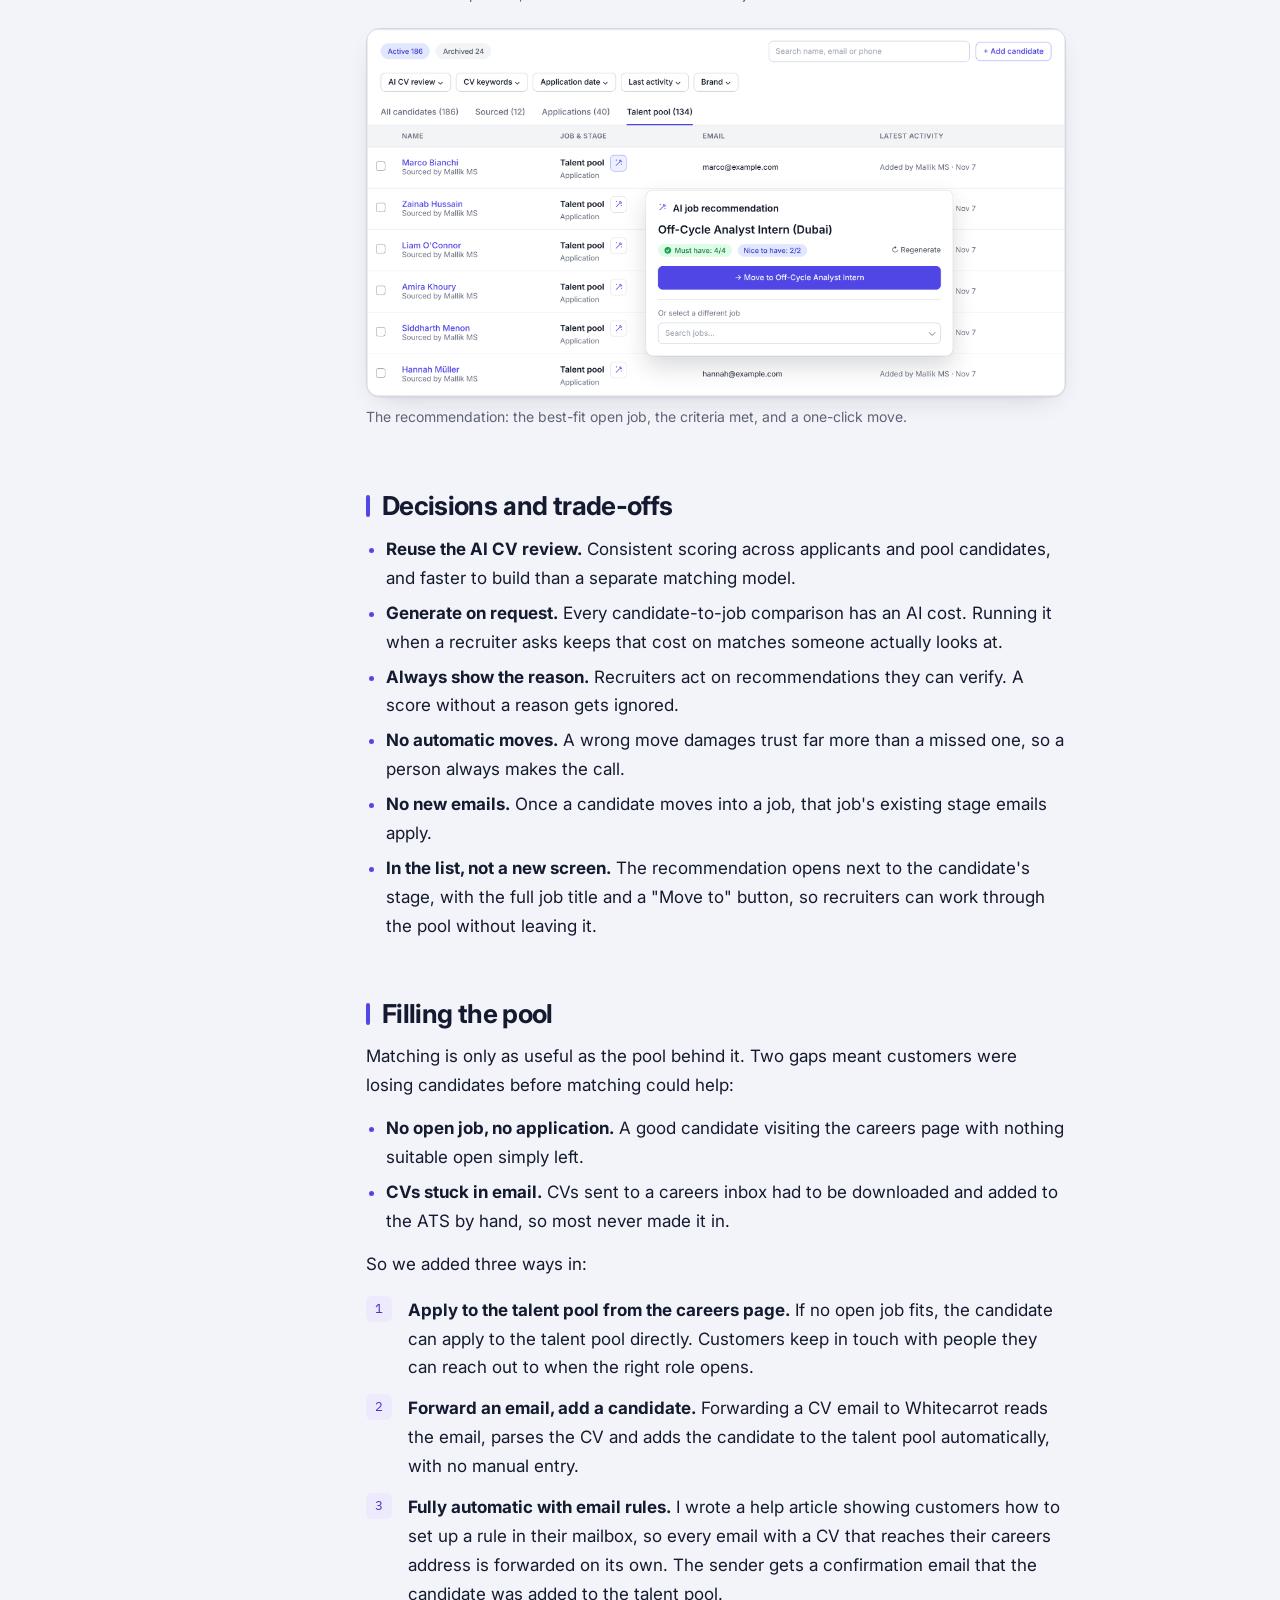
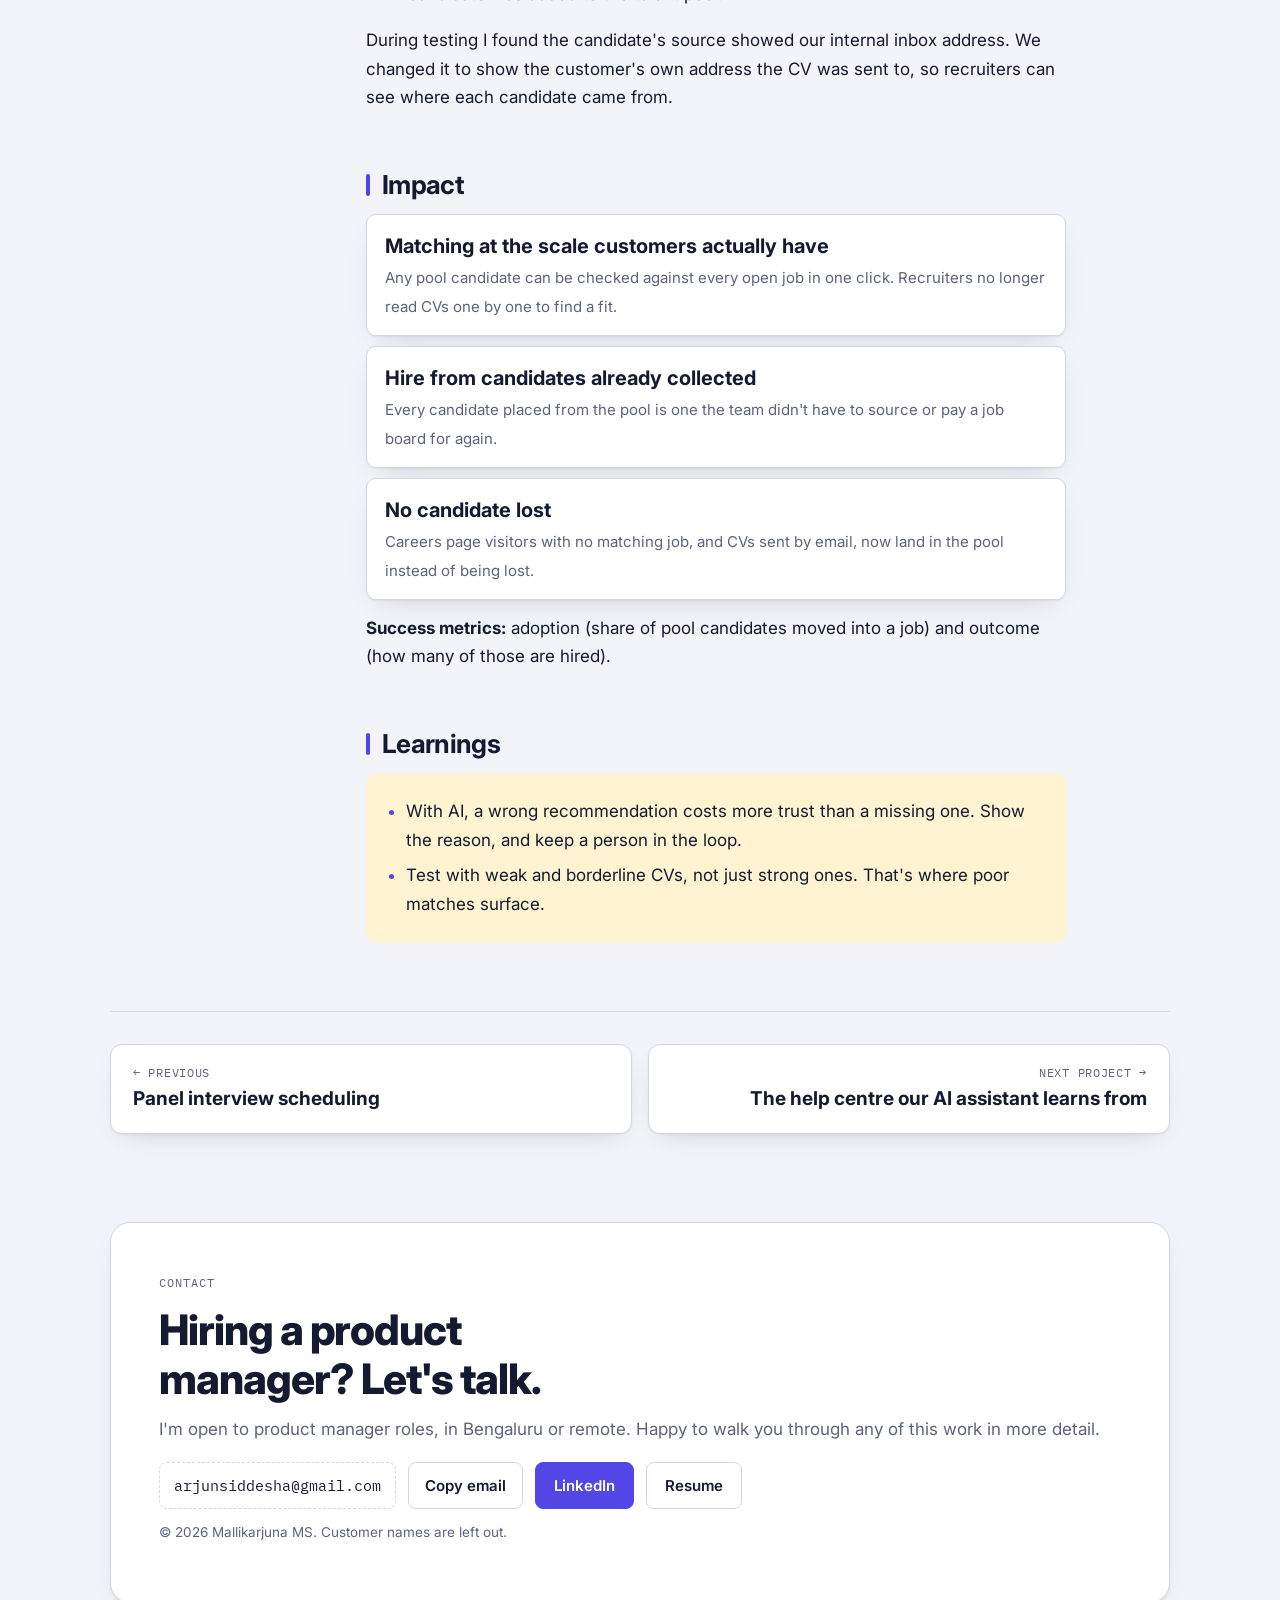
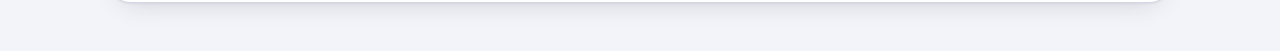
==== commit 30e2fead: "Add files via upload" ====
--- a/ai-job-matching.html
+++ b/ai-job-matching.html
@@ -26,7 +26,7 @@
   <div><span class="label">What we shipped</span><p>AI reviews every candidate against every open job and recommends the best fit, with reasons.</p></div>
   <div><span class="label">Result</span><p>Matching runs at scale in the background, so recruiters hire from candidates they already have.</p></div>
 </div>
-  <figure class="shot" style="margin-top:28px"><img class="shot-img" src="img/match-2.png" alt="The recommendation: the best-fit open job, the criteria met, and a one-click move." loading="lazy"><figcaption>The recommendation: the best-fit open job, the criteria met, and a one-click move.</figcaption></figure>
+  <figure class="shot" style="margin-top:28px"><img class="shot-img" src="match-2.png" alt="The recommendation: the best-fit open job, the criteria met, and a one-click move." loading="lazy"><figcaption>The recommendation: the best-fit open job, the criteria met, and a one-click move.</figcaption></figure>
   <div class="layout">
     <aside class="toc" aria-label="On this page"><span class="label">On this page</span><ol><li><a href="#context">Context</a></li><li><a href="#problem">Problem</a></li><li><a href="#use-cases">Use cases</a></li><li><a href="#why-ai">Why AI</a></li><li><a href="#how-it-works">How it works</a></li><li><a href="#decisions-and-trade-offs">Decisions and trade-offs</a></li><li><a href="#filling-the-pool">Filling the pool</a></li><li><a href="#impact">Impact</a></li><li><a href="#learnings">Learnings</a></li></ol></aside>
     <div class="content"><section id="context"><h2>Context</h2><p>The talent pool holds candidates who aren't attached to a job: past applicants, CVs sent to the company's careers inbox, referrals for later. For an active hiring team it grows into thousands of profiles, and it should be the cheapest place to hire from.</p></section><section id="problem"><h2>Problem</h2><p>There was no practical way to use it. Keyword search existed, but it finds words, not fit. A search for "sales" could return designers whose CVs happen to mention sales, and miss strong candidates who describe the same experience differently.</p>
@@ -42,7 +42,7 @@
 <li><span><b>The reason is shown:</b> how many must-have and nice-to-have criteria the candidate meets.</span></li>
 <li><span><b>The recruiter decides.</b> One click moves the candidate into that job, or they pick a different one. Regenerate re-runs it as jobs open and close.</span></li>
 </ol>
-<div class="shots2"><figure class="shot"><img class="shot-img" src="img/match-1.png" alt="From the talent pool list, the recruiter asks AI for the best job for a candidate." loading="lazy"><figcaption>From the talent pool list, the recruiter asks AI for the best job for a candidate.</figcaption></figure><figure class="shot"><img class="shot-img" src="img/match-2.png" alt="The recommendation: the best-fit open job, the criteria met, and a one-click move." loading="lazy"><figcaption>The recommendation: the best-fit open job, the criteria met, and a one-click move.</figcaption></figure></div></section><section id="decisions-and-trade-offs"><h2>Decisions and trade-offs</h2><ul>
+<div class="shots2"><figure class="shot"><img class="shot-img" src="match-1.png" alt="From the talent pool list, the recruiter asks AI for the best job for a candidate." loading="lazy"><figcaption>From the talent pool list, the recruiter asks AI for the best job for a candidate.</figcaption></figure><figure class="shot"><img class="shot-img" src="match-2.png" alt="The recommendation: the best-fit open job, the criteria met, and a one-click move." loading="lazy"><figcaption>The recommendation: the best-fit open job, the criteria met, and a one-click move.</figcaption></figure></div></section><section id="decisions-and-trade-offs"><h2>Decisions and trade-offs</h2><ul>
 <li><b>Reuse the AI CV review.</b> Consistent scoring across applicants and pool candidates, and faster to build than a separate matching model.</li>
 <li><b>Generate on request.</b> Every candidate-to-job comparison has an AI cost. Running it when a recruiter asks keeps that cost on matches someone actually looks at.</li>
 <li><b>Always show the reason.</b> Recruiters act on recommendations they can verify. A score without a reason gets ignored.</li>
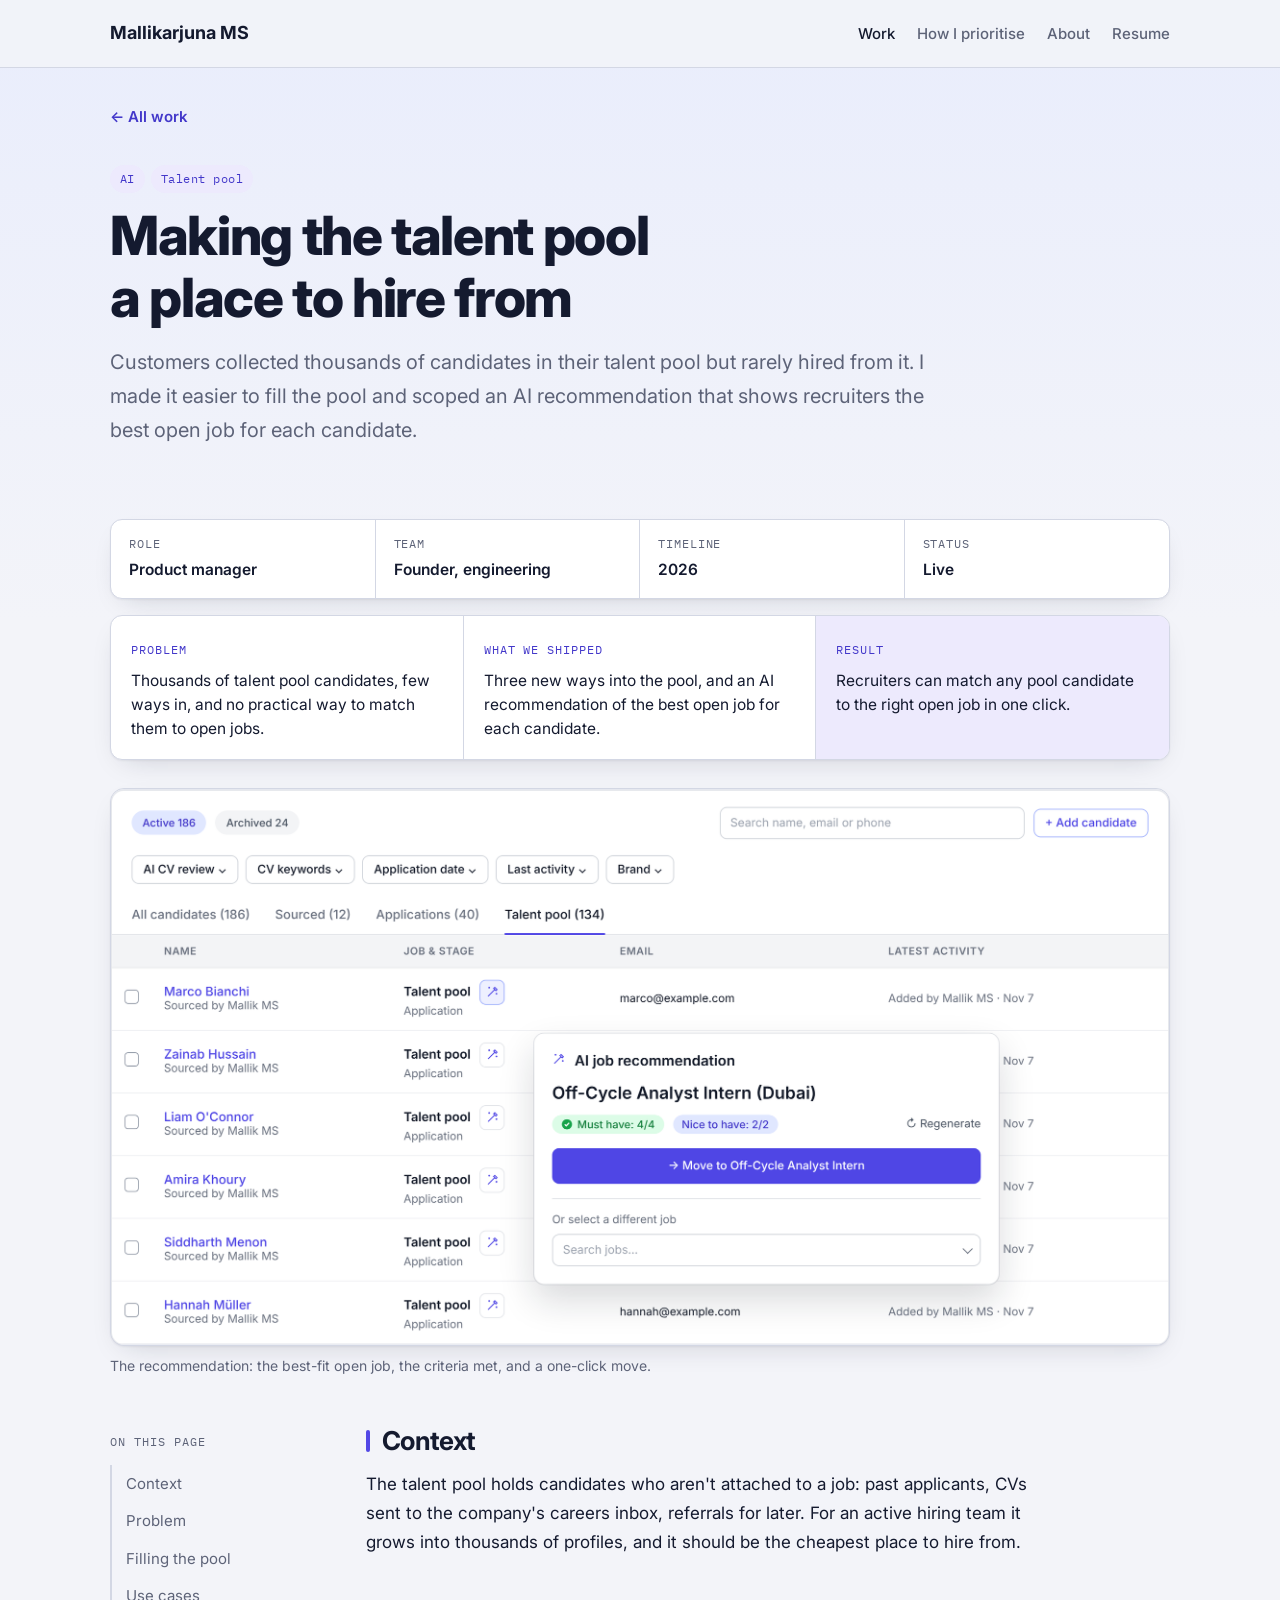
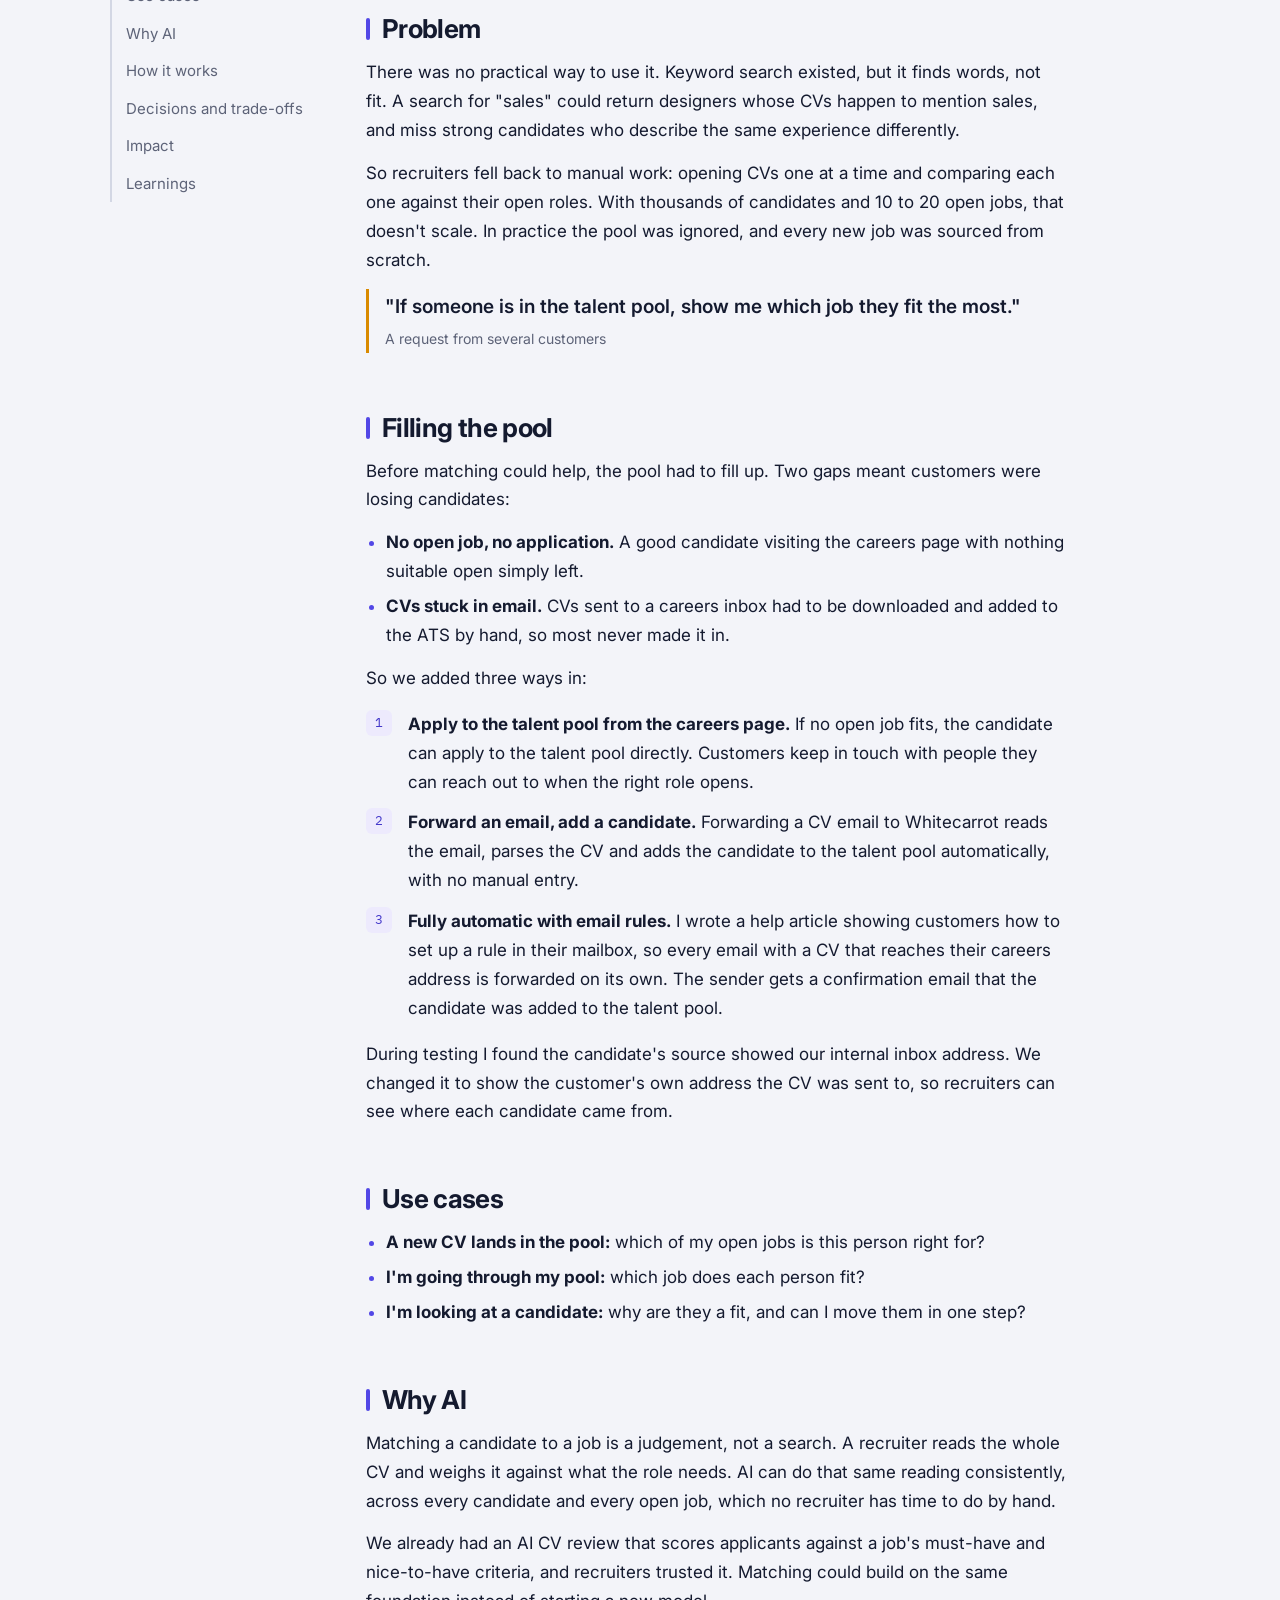
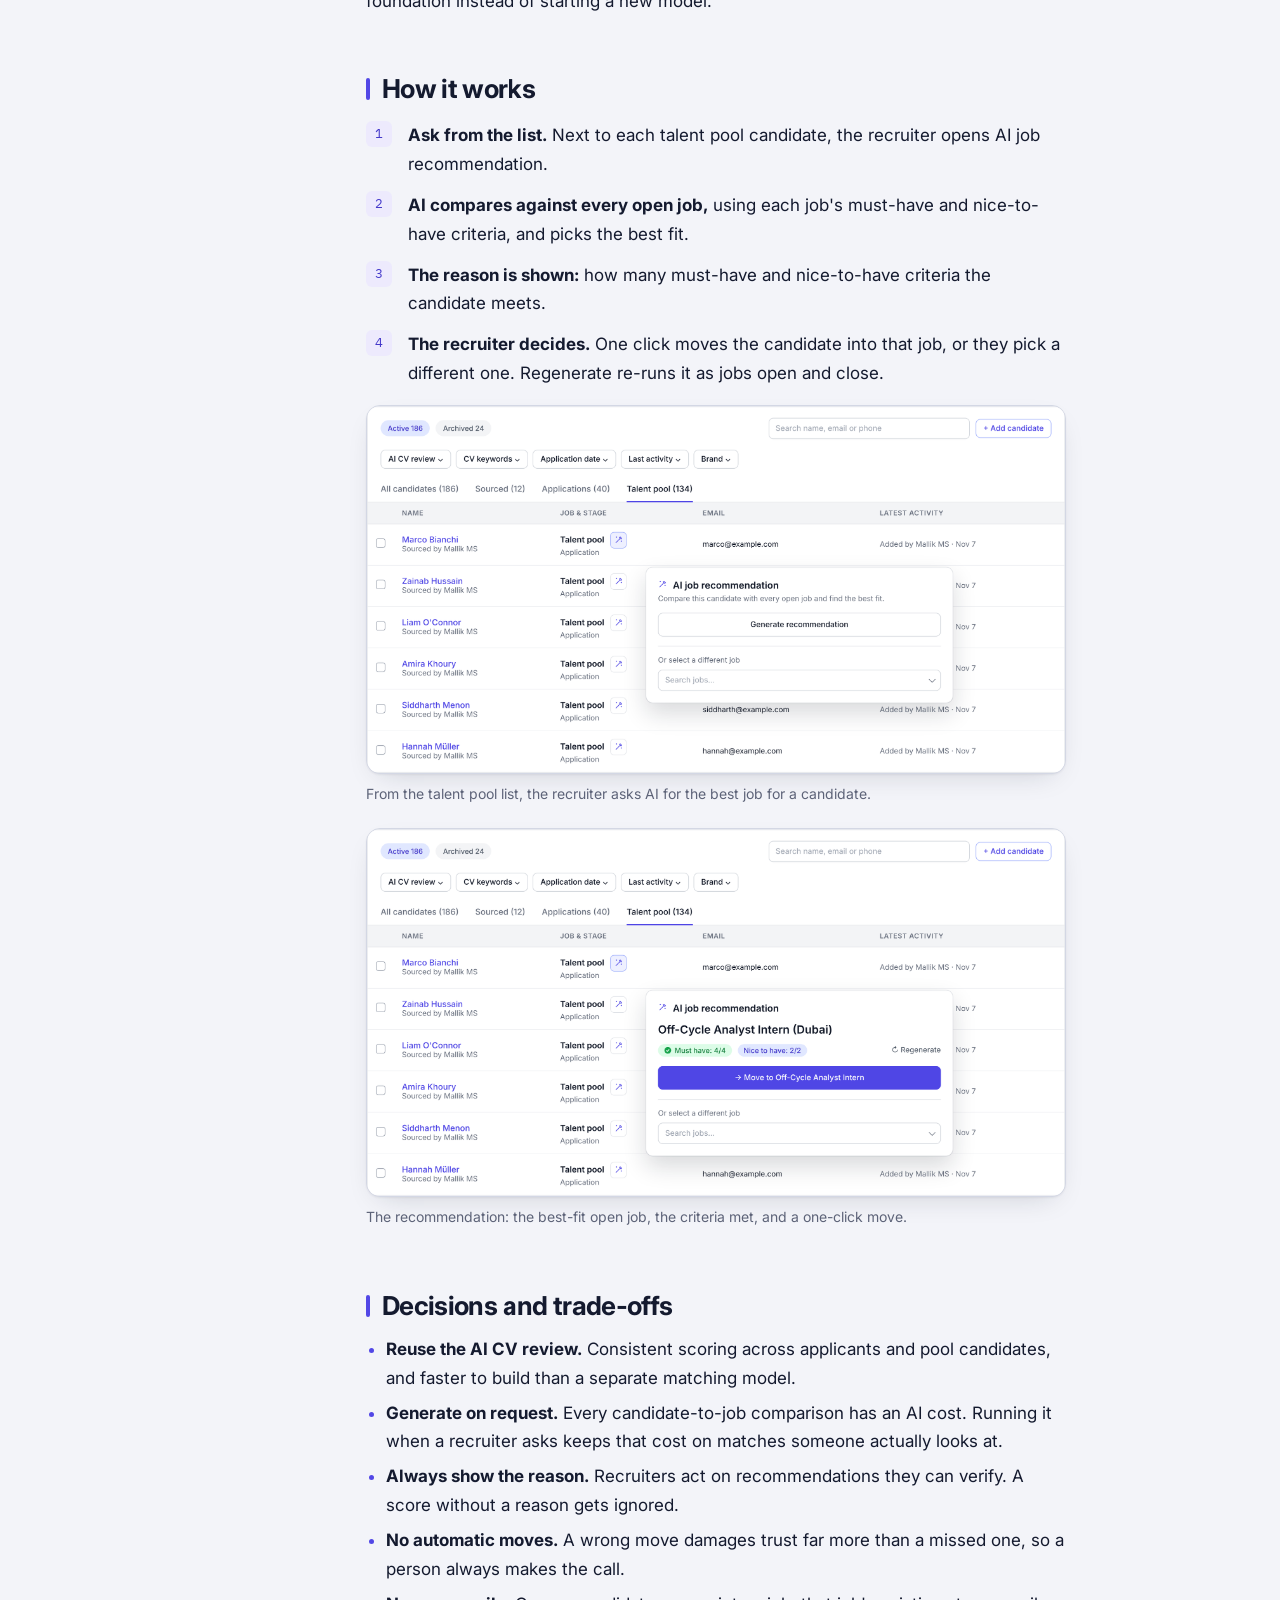
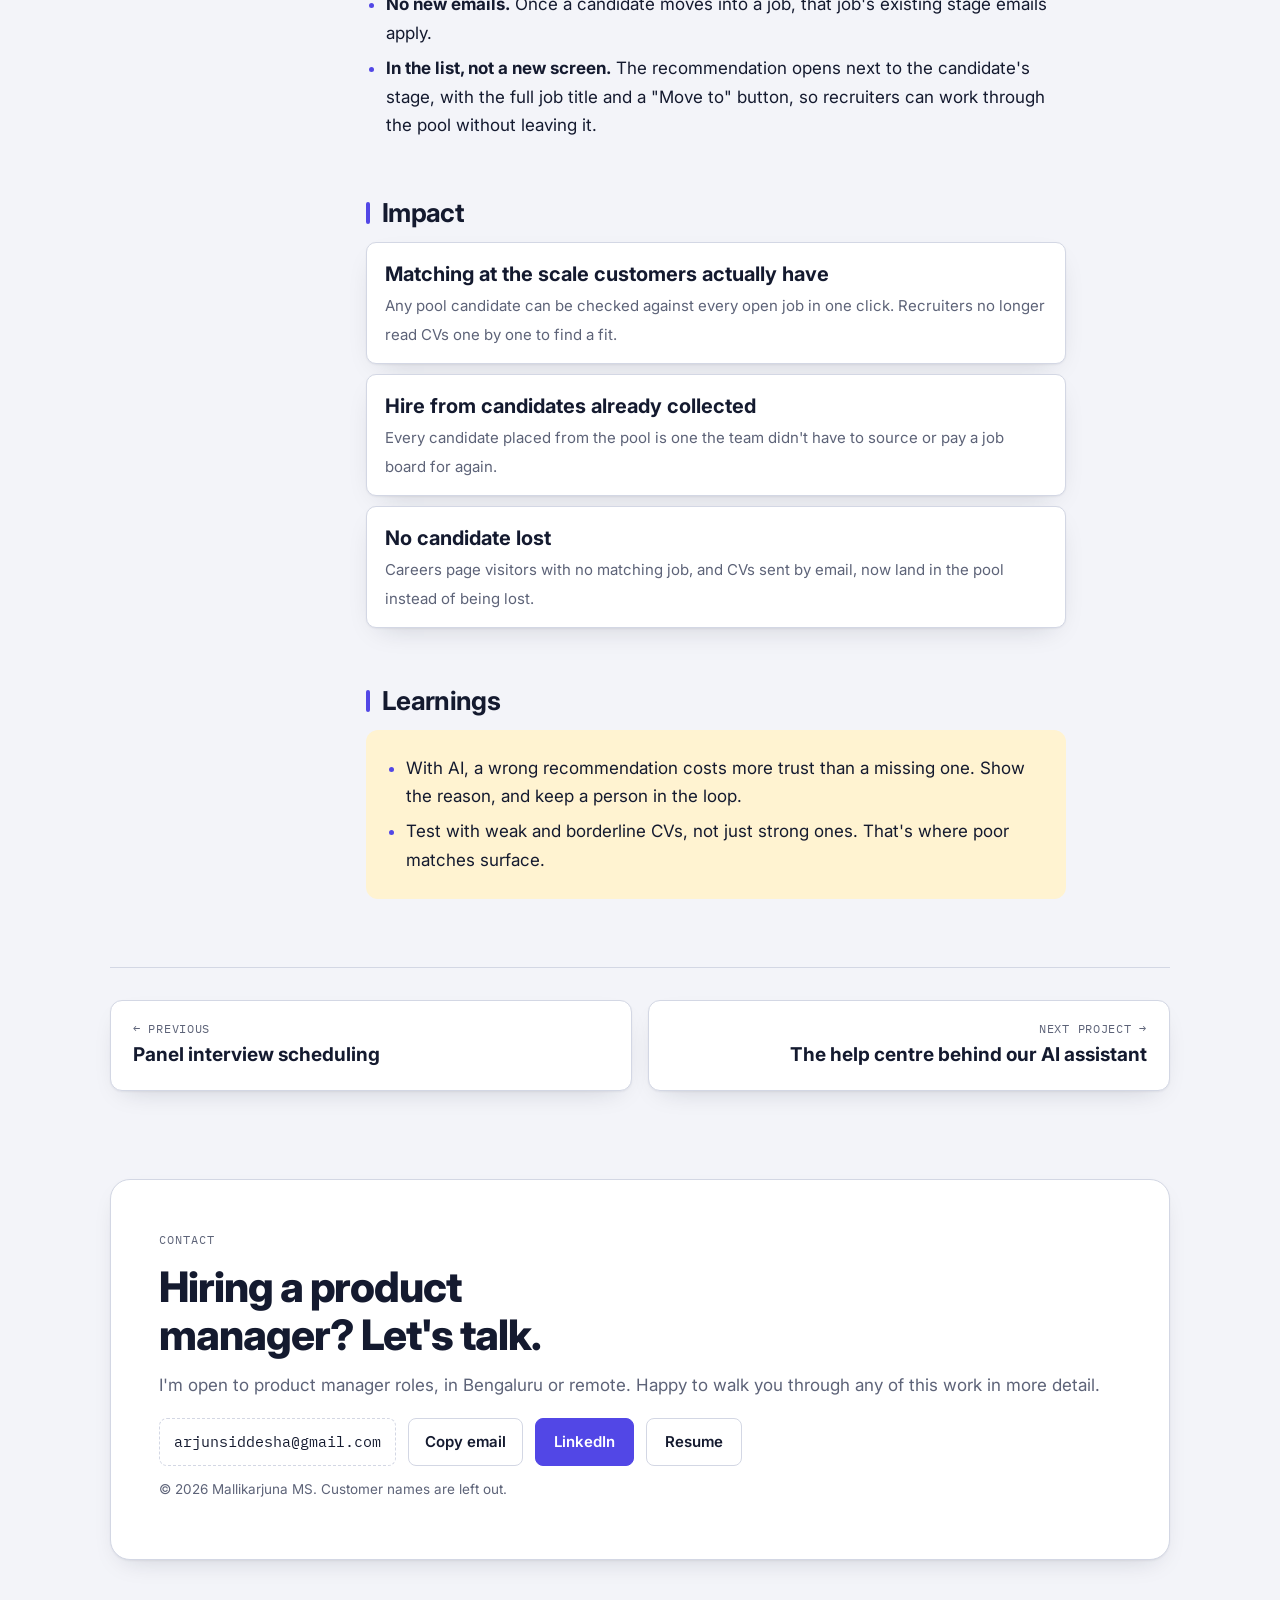
==== commit 6034d179: "Add files via upload" ====
--- a/ai-job-matching.html
+++ b/ai-job-matching.html
@@ -1,7 +1,7 @@
 <!doctype html>
 <html lang="en"><head><meta charset="utf-8"><meta name="viewport" content="width=device-width, initial-scale=1, viewport-fit=cover">
-<title>AI job matching for the talent pool · Mallikarjuna MS</title>
-<meta name="description" content="AI reviews every talent pool candidate against every open job and recommends the best fit.">
+<title>Making the talent pool a place to hire from · Mallikarjuna MS</title>
+<meta name="description" content="Recruiters find the best open job for any talent pool candidate in one click, and the pool now fills itself from the careers page and email.">
 <link rel="preconnect" href="https://fonts.googleapis.com"><link rel="stylesheet" href="https://fonts.googleapis.com/css2?family=Inter:wght@400;500;600;700;800&family=IBM+Plex+Mono:wght@500&display=swap"><link rel="stylesheet" href="style.css"></head>
 <body>
 <header class="top"><div class="wrap"><nav>
@@ -16,24 +16,35 @@
 <main class="wrap">
   <p class="crumb"><a href="index.html#work">← All work</a></p>
   <div class="case-hero">
-    <div class="tags"><span class="tag">AI</span><span class="tag">Sourcing</span></div>
-    <h1>AI job matching for the talent pool</h1>
-    <p class="sum">Customers had thousands of candidates in their talent pool and no practical way to match them to open jobs. I scoped an AI matching layer that reviews each candidate against every open job and recommends the best fit, so the pool becomes the first place recruiters hire from.</p>
+    <div class="tags"><span class="tag">AI</span><span class="tag">Talent pool</span></div>
+    <h1>Making the talent pool a place to hire from</h1>
+    <p class="sum">Customers collected thousands of candidates in their talent pool but rarely hired from it. I made it easier to fill the pool and scoped an AI recommendation that shows recruiters the best open job for each candidate.</p>
   </div>
   <div class="facts"><div><dl><dt>Role</dt><dd>Product manager</dd></dl></div><div><dl><dt>Team</dt><dd>Founder, engineering</dd></dl></div><div><dl><dt>Timeline</dt><dd>2026</dd></dl></div><div><dl><dt>Status</dt><dd>Live</dd></dl></div></div>
   <div class="glance" aria-label="At a glance">
-  <div><span class="label">Problem</span><p>Thousands of talent pool candidates and no practical way to match them to open jobs.</p></div>
-  <div><span class="label">What we shipped</span><p>AI reviews every candidate against every open job and recommends the best fit, with reasons.</p></div>
-  <div><span class="label">Result</span><p>Matching runs at scale in the background, so recruiters hire from candidates they already have.</p></div>
+  <div><span class="label">Problem</span><p>Thousands of talent pool candidates, few ways in, and no practical way to match them to open jobs.</p></div>
+  <div><span class="label">What we shipped</span><p>Three new ways into the pool, and an AI recommendation of the best open job for each candidate.</p></div>
+  <div><span class="label">Result</span><p>Recruiters can match any pool candidate to the right open job in one click.</p></div>
 </div>
   <figure class="shot" style="margin-top:28px"><img class="shot-img" src="match-2.png" alt="The recommendation: the best-fit open job, the criteria met, and a one-click move." loading="lazy"><figcaption>The recommendation: the best-fit open job, the criteria met, and a one-click move.</figcaption></figure>
   <div class="layout">
-    <aside class="toc" aria-label="On this page"><span class="label">On this page</span><ol><li><a href="#context">Context</a></li><li><a href="#problem">Problem</a></li><li><a href="#use-cases">Use cases</a></li><li><a href="#why-ai">Why AI</a></li><li><a href="#how-it-works">How it works</a></li><li><a href="#decisions-and-trade-offs">Decisions and trade-offs</a></li><li><a href="#filling-the-pool">Filling the pool</a></li><li><a href="#impact">Impact</a></li><li><a href="#learnings">Learnings</a></li></ol></aside>
+    <aside class="toc" aria-label="On this page"><span class="label">On this page</span><ol><li><a href="#context">Context</a></li><li><a href="#problem">Problem</a></li><li><a href="#filling-the-pool">Filling the pool</a></li><li><a href="#use-cases">Use cases</a></li><li><a href="#why-ai">Why AI</a></li><li><a href="#how-it-works">How it works</a></li><li><a href="#decisions-and-trade-offs">Decisions and trade-offs</a></li><li><a href="#impact">Impact</a></li><li><a href="#learnings">Learnings</a></li></ol></aside>
     <div class="content"><section id="context"><h2>Context</h2><p>The talent pool holds candidates who aren't attached to a job: past applicants, CVs sent to the company's careers inbox, referrals for later. For an active hiring team it grows into thousands of profiles, and it should be the cheapest place to hire from.</p></section><section id="problem"><h2>Problem</h2><p>There was no practical way to use it. Keyword search existed, but it finds words, not fit. A search for "sales" could return designers whose CVs happen to mention sales, and miss strong candidates who describe the same experience differently.</p>
 <p>So recruiters fell back to manual work: opening CVs one at a time and comparing each one against their open roles. With thousands of candidates and 10 to 20 open jobs, that doesn't scale. In practice the pool was ignored, and every new job was sourced from scratch.</p>
-<p class="quote">"If someone is in the talent pool, show me which job they fit the most."<small>A request from several customers</small></p></section><section id="use-cases"><h2>Use cases</h2><ul>
+<p class="quote">"If someone is in the talent pool, show me which job they fit the most."<small>A request from several customers</small></p></section><section id="filling-the-pool"><h2>Filling the pool</h2><p>Before matching could help, the pool had to fill up. Two gaps meant customers were losing candidates:</p>
+<ul>
+<li><b>No open job, no application.</b> A good candidate visiting the careers page with nothing suitable open simply left.</li>
+<li><b>CVs stuck in email.</b> CVs sent to a careers inbox had to be downloaded and added to the ATS by hand, so most never made it in.</li>
+</ul>
+<p>So we added three ways in:</p>
+<ol class="rulelist">
+<li><span><b>Apply to the talent pool from the careers page.</b> If no open job fits, the candidate can apply to the talent pool directly. Customers keep in touch with people they can reach out to when the right role opens.</span></li>
+<li><span><b>Forward an email, add a candidate.</b> Forwarding a CV email to Whitecarrot reads the email, parses the CV and adds the candidate to the talent pool automatically, with no manual entry.</span></li>
+<li><span><b>Fully automatic with email rules.</b> I wrote a help article showing customers how to set up a rule in their mailbox, so every email with a CV that reaches their careers address is forwarded on its own. The sender gets a confirmation email that the candidate was added to the talent pool.</span></li>
+</ol>
+<p>During testing I found the candidate's source showed our internal inbox address. We changed it to show the customer's own address the CV was sent to, so recruiters can see where each candidate came from.</p></section><section id="use-cases"><h2>Use cases</h2><ul>
 <li><b>A new CV lands in the pool:</b> which of my open jobs is this person right for?</li>
-<li><b>A new job opens:</b> who already in my pool fits it?</li>
+<li><b>I'm going through my pool:</b> which job does each person fit?</li>
 <li><b>I'm looking at a candidate:</b> why are they a fit, and can I move them in one step?</li>
 </ul></section><section id="why-ai"><h2>Why AI</h2><p>Matching a candidate to a job is a judgement, not a search. A recruiter reads the whole CV and weighs it against what the role needs. AI can do that same reading consistently, across every candidate and every open job, which no recruiter has time to do by hand.</p>
 <p>We already had an AI CV review that scores applicants against a job's must-have and nice-to-have criteria, and recruiters trusted it. Matching could build on the same foundation instead of starting a new model.</p></section><section id="how-it-works"><h2>How it works</h2><ol class="rulelist">
@@ -49,28 +60,16 @@
 <li><b>No automatic moves.</b> A wrong move damages trust far more than a missed one, so a person always makes the call.</li>
 <li><b>No new emails.</b> Once a candidate moves into a job, that job's existing stage emails apply.</li>
 <li><b>In the list, not a new screen.</b> The recommendation opens next to the candidate's stage, with the full job title and a "Move to" button, so recruiters can work through the pool without leaving it.</li>
-</ul></section><section id="filling-the-pool"><h2>Filling the pool</h2><p>Matching is only as useful as the pool behind it. Two gaps meant customers were losing candidates before matching could help:</p>
-<ul>
-<li><b>No open job, no application.</b> A good candidate visiting the careers page with nothing suitable open simply left.</li>
-<li><b>CVs stuck in email.</b> CVs sent to a careers inbox had to be downloaded and added to the ATS by hand, so most never made it in.</li>
-</ul>
-<p>So we added three ways in:</p>
-<ol class="rulelist">
-<li><span><b>Apply to the talent pool from the careers page.</b> If no open job fits, the candidate can apply to the talent pool directly. Customers keep in touch with people they can reach out to when the right role opens.</span></li>
-<li><span><b>Forward an email, add a candidate.</b> Forwarding a CV email to Whitecarrot reads the email, parses the CV and adds the candidate to the talent pool automatically, with no manual entry.</span></li>
-<li><span><b>Fully automatic with email rules.</b> I wrote a help article showing customers how to set up a rule in their mailbox, so every email with a CV that reaches their careers address is forwarded on its own. The sender gets a confirmation email that the candidate was added to the talent pool.</span></li>
-</ol>
-<p>During testing I found the candidate's source showed our internal inbox address. We changed it to show the customer's own address the CV was sent to, so recruiters can see where each candidate came from.</p></section><section id="impact"><h2>Impact</h2><div class="impact">
+</ul></section><section id="impact"><h2>Impact</h2><div class="impact">
 <div><b>Matching at the scale customers actually have</b><span>Any pool candidate can be checked against every open job in one click. Recruiters no longer read CVs one by one to find a fit.</span></div>
 <div><b>Hire from candidates already collected</b><span>Every candidate placed from the pool is one the team didn't have to source or pay a job board for again.</span></div>
 <div><b>No candidate lost</b><span>Careers page visitors with no matching job, and CVs sent by email, now land in the pool instead of being lost.</span></div>
-</div>
-<p><b>Success metrics:</b> adoption (share of pool candidates moved into a job) and outcome (how many of those are hired).</p></section><section id="learnings"><h2>Learnings</h2><div class="lesson"><ul>
+</div></section><section id="learnings"><h2>Learnings</h2><div class="lesson"><ul>
 <li>With AI, a wrong recommendation costs more trust than a missing one. Show the reason, and keep a person in the loop.</li>
 <li>Test with weak and borderline CVs, not just strong ones. That's where poor matches surface.</li>
 </ul></div></section></div>
   </div>
-  <div class="next"><a href="panel-scheduling.html"><small>← Previous</small><b>Panel interview scheduling</b></a><a class="r" href="help-centre.html"><small>Next project →</small><b>The help centre our AI assistant learns from</b></a></div>
+  <div class="next"><a href="panel-scheduling.html"><small>← Previous</small><b>Panel interview scheduling</b></a><a class="r" href="help-centre.html"><small>Next project →</small><b>The help centre behind our AI assistant</b></a></div>
 </main>
 <footer id="contact"><div class="wrap end">
   <span class="label">Contact</span>
